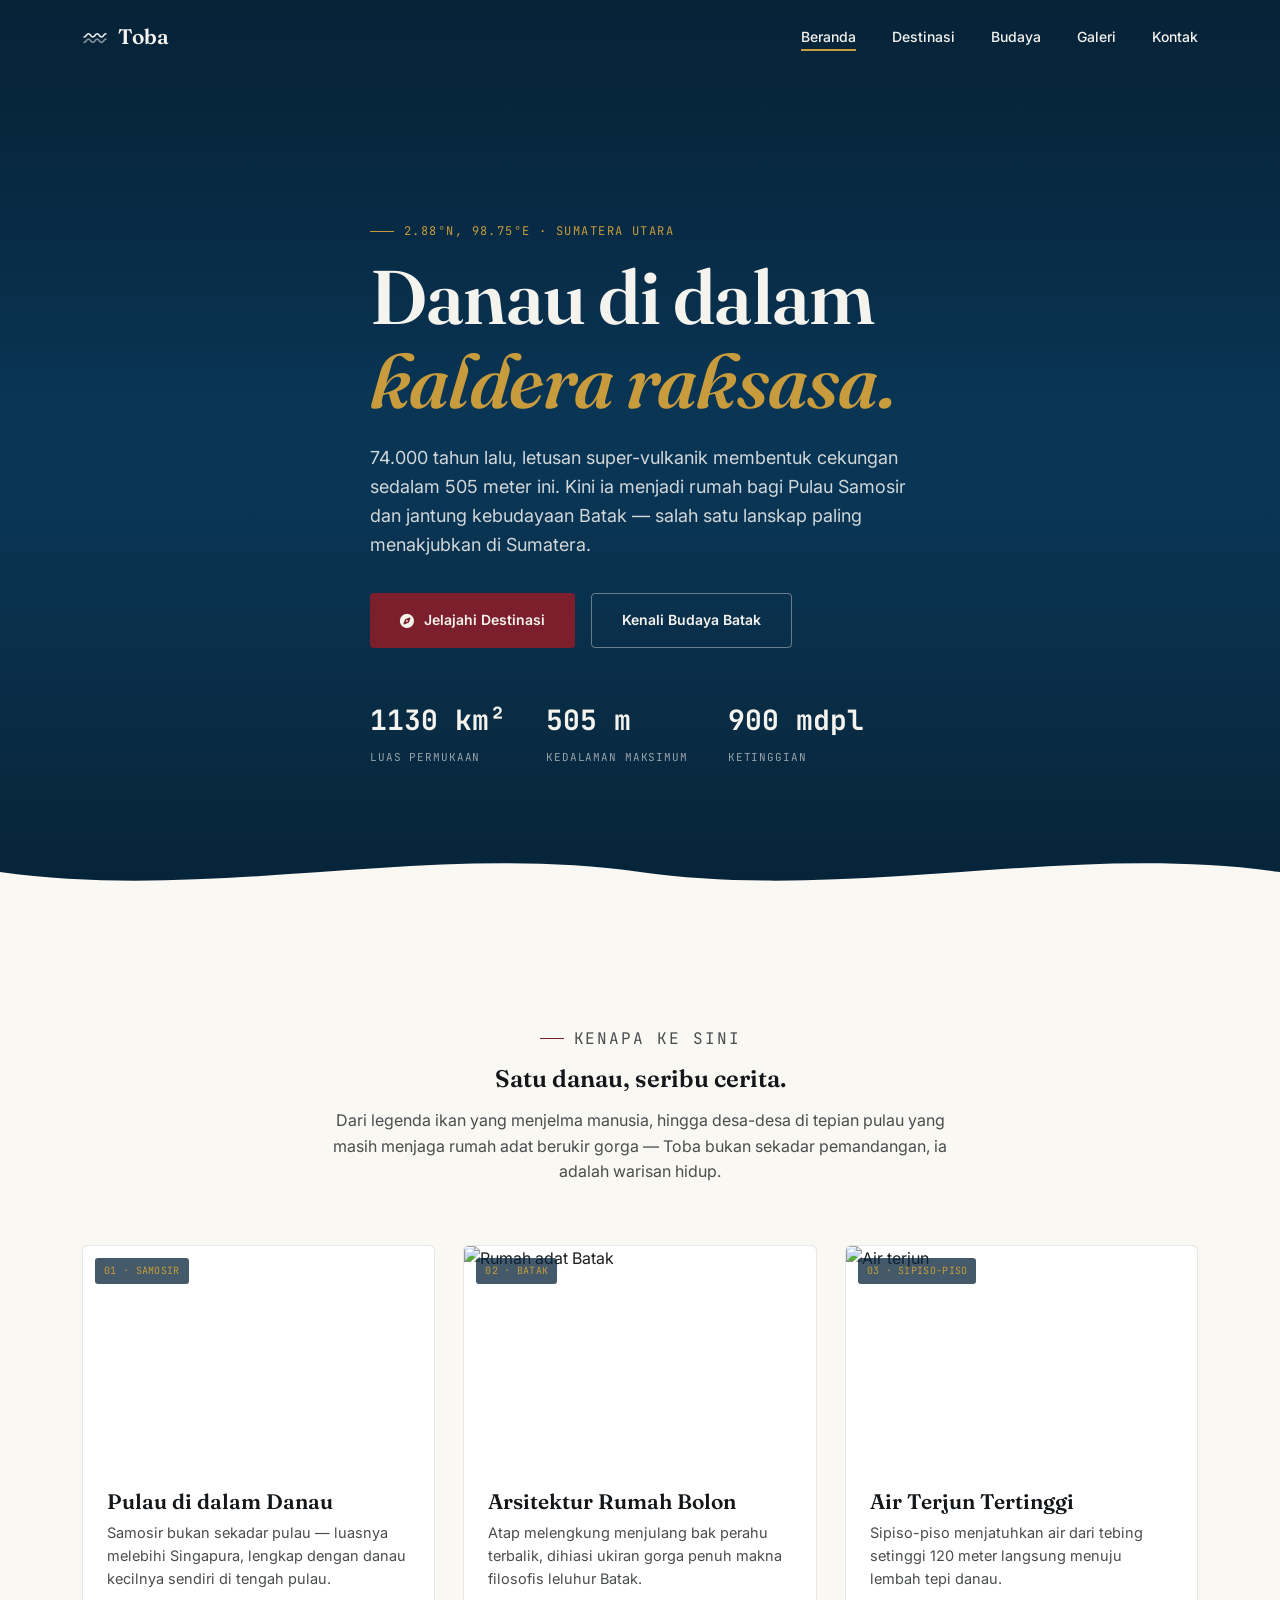
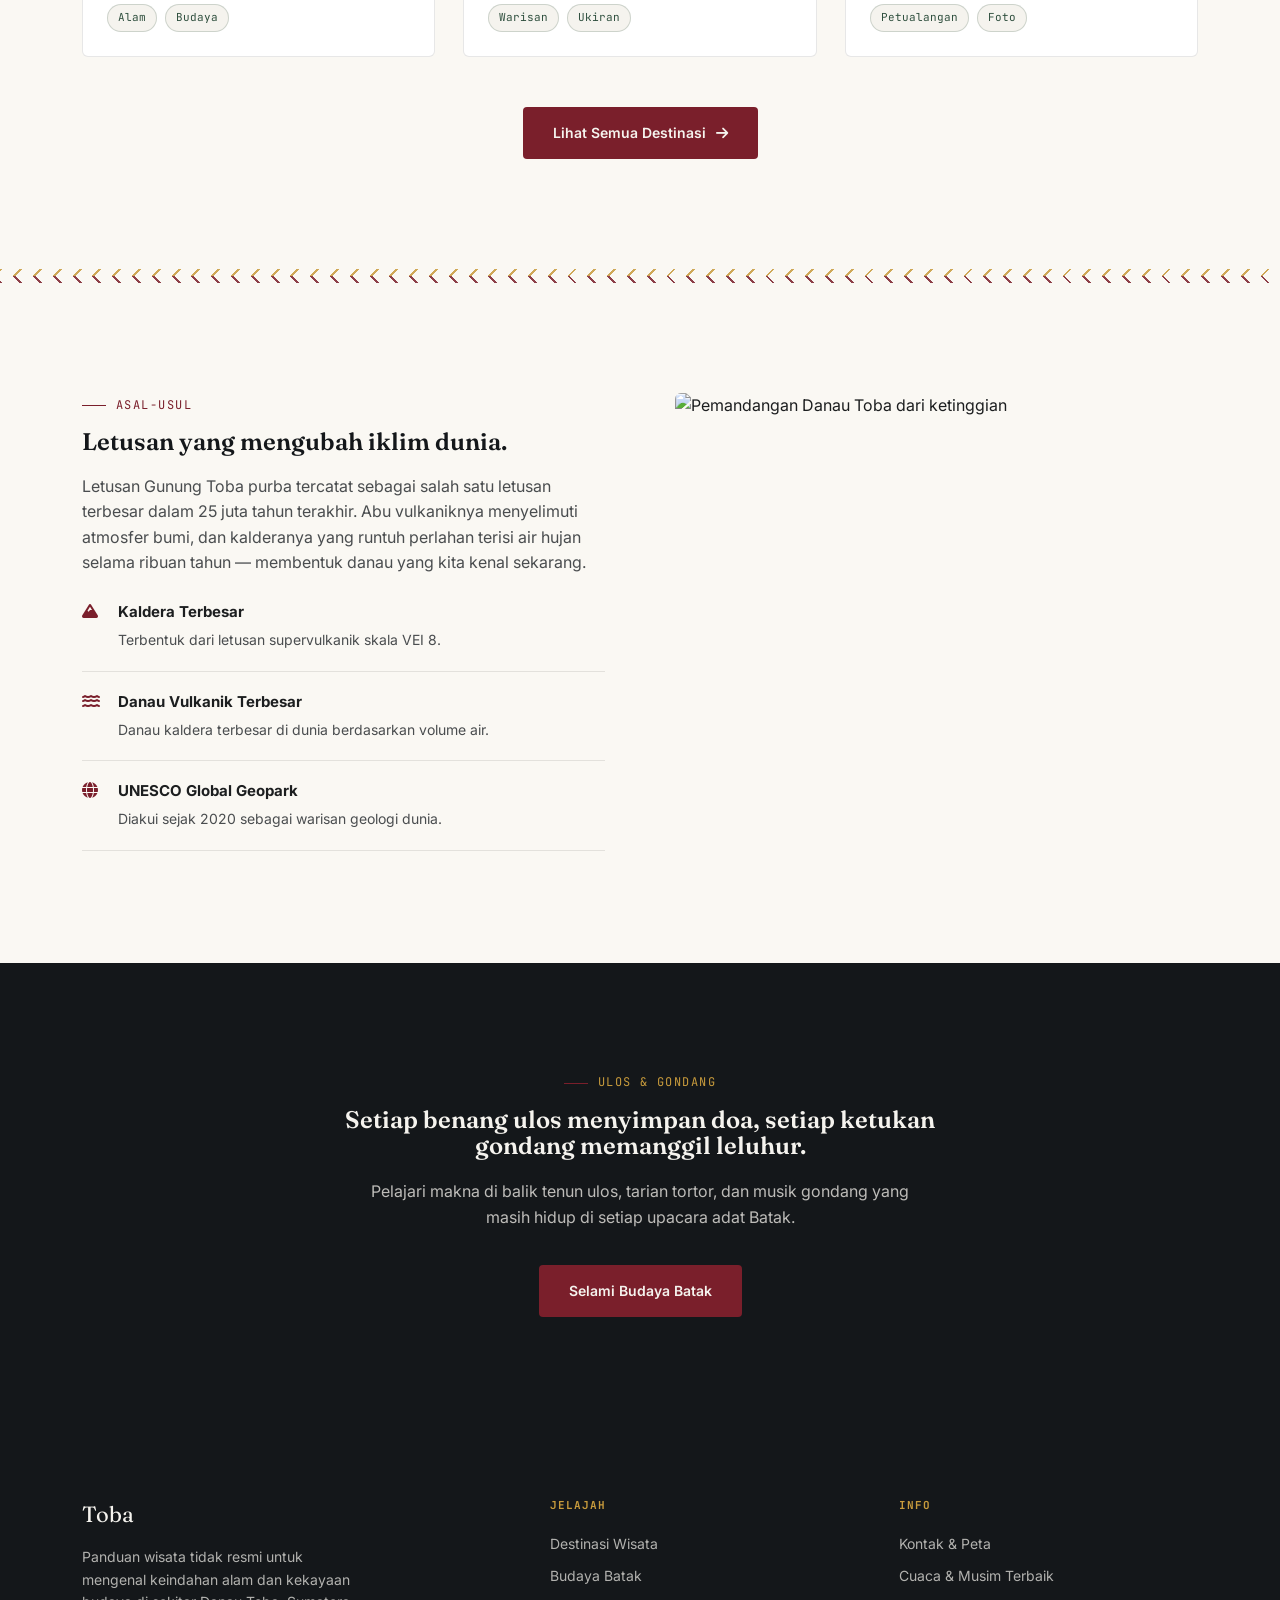
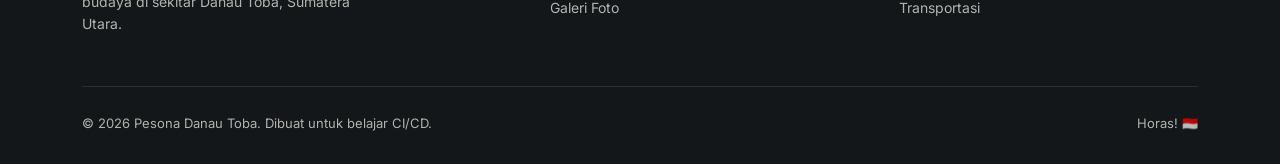
==== index.html @ 930ca08f "push pertama" ====
<!DOCTYPE html>
<html lang="id">
<head>
<meta charset="UTF-8" />
<meta name="viewport" content="width=device-width, initial-scale=1.0" />
<title>Pesona Danau Toba — Danau Vulkanik Terbesar di Dunia</title>
<meta name="description" content="Jelajahi Danau Toba: danau kaldera vulkanik terbesar di dunia, tanah leluhur budaya Batak, dan gerbang menuju Pulau Samosir." />
<link rel="preconnect" href="https://fonts.googleapis.com" />
<link href="https://fonts.googleapis.com/css2?family=Fraunces:ital,wght@0,500;0,600;1,500&family=Inter:wght@400;500;600;700&family=JetBrains+Mono:wght@500&display=swap" rel="stylesheet" />
<link rel="stylesheet" href="https://cdnjs.cloudflare.com/ajax/libs/font-awesome/6.5.1/css/all.min.css" />
<link rel="stylesheet" href="css/style.css" />
</head>
<body>

<nav class="navbar">
  <div class="container nav-inner">
    <a href="index.html" class="brand">
      <svg class="ripple-icon" viewBox="0 0 24 24" fill="none"><path d="M2 12c2 0 2-3 4-3s2 3 4 3 2-3 4-3 2 3 4 3 2-3 4-3" stroke="currentColor" stroke-width="1.6" stroke-linecap="round"/><path d="M2 17c2 0 2-3 4-3s2 3 4 3 2-3 4-3 2 3 4 3 2-3 4-3" stroke="currentColor" stroke-width="1.6" stroke-linecap="round" opacity="0.5"/></svg>
      Toba
    </a>
    <ul class="nav-links">
      <li><a href="index.html">Beranda</a></li>
      <li><a href="destinasi.html">Destinasi</a></li>
      <li><a href="budaya.html">Budaya</a></li>
      <li><a href="galeri.html">Galeri</a></li>
      <li><a href="kontak.html">Kontak</a></li>
    </ul>
    <button class="nav-toggle" aria-label="Buka menu"><i class="fa-solid fa-bars"></i></button>
  </div>
</nav>

<!-- ============ HERO ============ -->
<header class="hero">
  <div class="hero-bg-image"></div>
  <div class="container hero-content">
    <p class="eyebrow">2.88°N, 98.75°E · Sumatera Utara</p>
    <h1>Danau di dalam<br><em>kaldera raksasa.</em></h1>
    <p class="lead">
      74.000 tahun lalu, letusan super-vulkanik membentuk cekungan sedalam
      505 meter ini. Kini ia menjadi rumah bagi Pulau Samosir dan jantung
      kebudayaan Batak — salah satu lanskap paling menakjubkan di Sumatera.
    </p>
    <div style="display:flex; gap:16px; flex-wrap:wrap;">
      <a href="destinasi.html" class="btn btn-primary"><i class="fa-solid fa-compass"></i> Jelajahi Destinasi</a>
      <a href="budaya.html" class="btn btn-outline">Kenali Budaya Batak</a>
    </div>

    <div class="hero-stats">
      <div class="stat">
        <span class="value" data-count="1130" data-suffix=" km²">0</span>
        <span class="label">Luas Permukaan</span>
      </div>
      <div class="stat">
        <span class="value" data-count="505" data-suffix=" m">0</span>
        <span class="label">Kedalaman Maksimum</span>
      </div>
      <div class="stat">
        <span class="value" data-count="900" data-suffix=" mdpl">0</span>
        <span class="label">Ketinggian</span>
      </div>
    </div>
  </div>

  <svg class="ripple-divider" style="position:absolute; bottom:-2px;" viewBox="0 0 1440 60" preserveAspectRatio="none">
    <path d="M0,30 C240,60 480,0 720,30 C960,60 1200,0 1440,30 L1440,60 L0,60 Z" fill="#faf8f3"/>
  </svg>
</header>

<!-- ============ INTRO / KENAPA TOBA ============ -->
<section class="section">
  <div class="container">
    <div class="section-header center reveal">
      <p class="eyebrow" style="justify-content:center;">Kenapa ke sini</p>
      <h2>Satu danau, seribu cerita.</h2>
      <p>Dari legenda ikan yang menjelma manusia, hingga desa-desa di tepian
      pulau yang masih menjaga rumah adat berukir gorga — Toba bukan sekadar
      pemandangan, ia adalah warisan hidup.</p>
    </div>

    <div class="card-grid">
      <div class="dest-card reveal">
        <div class="img-wrap">
          <span class="coord">01 · SAMOSIR</span>
          <img src="https://images.unsplash.com/photo-1601513237763-9e3f5b3b0e0c?auto=format&fit=crop&w=600&q=70" alt="Pulau Samosir" loading="lazy" onerror="this.src='https://images.unsplash.com/photo-1518002171953-a080ee817e1f?auto=format&fit=crop&w=600&q=70'">
        </div>
        <div class="body">
          <h3>Pulau di dalam Danau</h3>
          <p>Samosir bukan sekadar pulau — luasnya melebihi Singapura, lengkap dengan danau kecilnya sendiri di tengah pulau.</p>
          <div class="tags"><span class="tag">Alam</span><span class="tag">Budaya</span></div>
        </div>
      </div>

      <div class="dest-card reveal reveal-delay-1">
        <div class="img-wrap">
          <span class="coord">02 · BATAK</span>
          <img src="https://images.unsplash.com/photo-1596395463143-b1f2f7c4e5c9?auto=format&fit=crop&w=600&q=70" alt="Rumah adat Batak" loading="lazy">
        </div>
        <div class="body">
          <h3>Arsitektur Rumah Bolon</h3>
          <p>Atap melengkung menjulang bak perahu terbalik, dihiasi ukiran gorga penuh makna filosofis leluhur Batak.</p>
          <div class="tags"><span class="tag">Warisan</span><span class="tag">Ukiran</span></div>
        </div>
      </div>

      <div class="dest-card reveal reveal-delay-2">
        <div class="img-wrap">
          <span class="coord">03 · SIPISO-PISO</span>
          <img src="https://images.unsplash.com/photo-1432405972618-c60b0225b8f9?auto=format&fit=crop&w=600&q=70" alt="Air terjun" loading="lazy">
        </div>
        <div class="body">
          <h3>Air Terjun Tertinggi</h3>
          <p>Sipiso-piso menjatuhkan air dari tebing setinggi 120 meter langsung menuju lembah tepi danau.</p>
          <div class="tags"><span class="tag">Petualangan</span><span class="tag">Foto</span></div>
        </div>
      </div>
    </div>

    <div style="text-align:center; margin-top:50px;">
      <a href="destinasi.html" class="btn btn-primary">Lihat Semua Destinasi <i class="fa-solid fa-arrow-right"></i></a>
    </div>
  </div>
</section>

<div class="gorga-border"></div>

<!-- ============ TERBENTUKNYA TOBA (STORY) ============ -->
<section class="section">
  <div class="container split">
    <div class="reveal">
      <p class="eyebrow">Asal-usul</p>
      <h2>Letusan yang mengubah iklim dunia.</h2>
      <p style="margin-top:18px; color:var(--ink-soft);">
        Letusan Gunung Toba purba tercatat sebagai salah satu letusan terbesar
        dalam 25 juta tahun terakhir. Abu vulkaniknya menyelimuti atmosfer bumi,
        dan kalderanya yang runtuh perlahan terisi air hujan selama ribuan tahun —
        membentuk danau yang kita kenal sekarang.
      </p>
      <ul class="fact-list">
        <li>
          <i class="fa-solid fa-mountain icon"></i>
          <div><strong>Kaldera Terbesar</strong><span>Terbentuk dari letusan supervulkanik skala VEI 8.</span></div>
        </li>
        <li>
          <i class="fa-solid fa-water icon"></i>
          <div><strong>Danau Vulkanik Terbesar</strong><span>Danau kaldera terbesar di dunia berdasarkan volume air.</span></div>
        </li>
        <li>
          <i class="fa-solid fa-globe icon"></i>
          <div><strong>UNESCO Global Geopark</strong><span>Diakui sejak 2020 sebagai warisan geologi dunia.</span></div>
        </li>
      </ul>
    </div>
    <div class="reveal reveal-delay-1">
      <img src="https://images.unsplash.com/photo-1544644181-1484b3fdfc62?auto=format&fit=crop&w=700&q=70" alt="Pemandangan Danau Toba dari ketinggian" loading="lazy">
    </div>
  </div>
</section>

<!-- ============ CTA BUDAYA (DARK) ============ -->
<section class="section section-dark">
  <div class="container" style="text-align:center;">
    <p class="eyebrow" style="justify-content:center; color:var(--ulos-gold);">Ulos & Gondang</p>
    <h2 class="reveal" style="max-width:680px; margin:0 auto 20px;">
      Setiap benang ulos menyimpan doa, setiap ketukan gondang memanggil leluhur.
    </h2>
    <p class="reveal reveal-delay-1" style="max-width:560px; margin:0 auto 34px; color:rgba(245,243,238,0.75);">
      Pelajari makna di balik tenun ulos, tarian tortor, dan musik gondang
      yang masih hidup di setiap upacara adat Batak.
    </p>
    <a href="budaya.html" class="btn btn-primary reveal reveal-delay-2">Selami Budaya Batak</a>
  </div>
</section>

<footer>
  <div class="container">
    <div class="footer-grid">
      <div>
        <div class="footer-brand">Toba</div>
        <p style="max-width:280px; font-size:14px;">Panduan wisata tidak resmi untuk mengenal keindahan alam dan kekayaan budaya di sekitar Danau Toba, Sumatera Utara.</p>
      </div>
      <div class="footer-col">
        <h5>Jelajah</h5>
        <ul>
          <li><a href="destinasi.html">Destinasi Wisata</a></li>
          <li><a href="budaya.html">Budaya Batak</a></li>
          <li><a href="galeri.html">Galeri Foto</a></li>
        </ul>
      </div>
      <div class="footer-col">
        <h5>Info</h5>
        <ul>
          <li><a href="kontak.html">Kontak & Peta</a></li>
          <li><a href="#">Cuaca & Musim Terbaik</a></li>
          <li><a href="#">Transportasi</a></li>
        </ul>
      </div>
    </div>
    <div class="footer-bottom">
      <span>© 2026 Pesona Danau Toba. Dibuat untuk belajar CI/CD.</span>
      <span>Horas! 🇮🇩</span>
    </div>
  </div>
</footer>

<script src="js/main.js"></script>
</body>
</html>
---- css/style.css ----
/* ============================================
   DESIGN TOKENS - Pesona Danau Toba
   ============================================ */
:root {
  --toba-blue: #0b3d62;
  --toba-blue-deep: #062338;
  --volcanic-black: #14171a;
  --mist-white: #f5f3ee;
  --ulos-maroon: #7a1f2b;
  --ulos-gold: #c89b3c;
  --pine-green: #2f4f3e;
  --paper: #faf8f3;
  --ink: #1c1e1f;
  --ink-soft: #4a4d4f;
  --border-soft: rgba(20, 23, 26, 0.1);

  --font-display: 'Fraunces', serif;
  --font-body: 'Inter', sans-serif;
  --font-mono: 'JetBrains Mono', monospace;

  --max-width: 1180px;
}

* {
  margin: 0;
  padding: 0;
  box-sizing: border-box;
}

html {
  scroll-behavior: smooth;
}

body {
  font-family: var(--font-body);
  color: var(--ink);
  background: var(--paper);
  line-height: 1.6;
  overflow-x: hidden;
}

img {
  max-width: 100%;
  display: block;
}

a {
  text-decoration: none;
  color: inherit;
}

ul {
  list-style: none;
}

.container {
  max-width: var(--max-width);
  margin: 0 auto;
  padding: 0 32px;
}

/* ============================================
   TYPOGRAPHY
   ============================================ */
h1, h2, h3, h4 {
  font-family: var(--font-display);
  font-weight: 600;
  line-height: 1.1;
  color: var(--volcanic-black);
}

.eyebrow {
  font-family: var(--font-mono);
  font-size: 12px;
  letter-spacing: 0.12em;
  text-transform: uppercase;
  color: var(--ulos-maroon);
  display: flex;
  align-items: center;
  gap: 10px;
  margin-bottom: 14px;
}

.eyebrow::before {
  content: '';
  width: 24px;
  height: 1px;
  background: var(--ulos-maroon);
}

/* ============================================
   NAVBAR
   ============================================ */
.navbar {
  position: fixed;
  top: 0;
  left: 0;
  right: 0;
  z-index: 1000;
  padding: 20px 0;
  transition: background 0.35s ease, padding 0.35s ease, box-shadow 0.35s ease;
}

.navbar.scrolled {
  background: rgba(250, 248, 243, 0.92);
  backdrop-filter: blur(10px);
  padding: 14px 0;
  box-shadow: 0 2px 20px rgba(0, 0, 0, 0.06);
}

.nav-inner {
  display: flex;
  align-items: center;
  justify-content: space-between;
}

.brand {
  font-family: var(--font-display);
  font-size: 21px;
  font-weight: 600;
  display: flex;
  align-items: center;
  gap: 10px;
  color: var(--mist-white);
  transition: color 0.35s ease;
}

.navbar.scrolled .brand {
  color: var(--volcanic-black);
}

.brand .ripple-icon {
  width: 26px;
  height: 26px;
  flex-shrink: 0;
}

.nav-links {
  display: flex;
  gap: 36px;
  font-size: 14px;
  font-weight: 500;
}

.nav-links a {
  color: var(--mist-white);
  position: relative;
  padding: 4px 0;
  transition: color 0.3s ease;
}

.navbar.scrolled .nav-links a {
  color: var(--ink);
}

.nav-links a::after {
  content: '';
  position: absolute;
  left: 0;
  bottom: -2px;
  width: 0;
  height: 2px;
  background: var(--ulos-gold);
  transition: width 0.25s ease;
}

.nav-links a:hover::after,
.nav-links a.active::after {
  width: 100%;
}

.nav-toggle {
  display: none;
  background: none;
  border: none;
  cursor: pointer;
  font-size: 22px;
  color: var(--mist-white);
}

.navbar.scrolled .nav-toggle {
  color: var(--ink);
}

@media (max-width: 860px) {
  .nav-links {
    position: fixed;
    top: 0;
    right: -100%;
    height: 100vh;
    width: 260px;
    background: var(--volcanic-black);
    flex-direction: column;
    padding: 100px 32px;
    gap: 26px;
    transition: right 0.4s ease;
  }
  .nav-links.open {
    right: 0;
  }
  .nav-links a {
    color: var(--mist-white) !important;
  }
  .nav-toggle {
    display: block;
  }
}

/* ============================================
   HERO
   ============================================ */
.hero {
  position: relative;
  min-height: 100vh;
  display: flex;
  align-items: center;
  background: linear-gradient(180deg, var(--toba-blue-deep) 0%, var(--toba-blue) 55%, #123f5c 100%);
  overflow: hidden;
}

.hero-bg-image {
  position: absolute;
  inset: 0;
  background-image: url('https://images.unsplash.com/photo-1596395463143-b1f2f7c4e5c9?auto=format&fit=crop&w=1600&q=70');
  background-size: cover;
  background-position: center 65%;
  opacity: 0.4;
  mix-blend-mode: luminosity;
}

.hero::after {
  content: '';
  position: absolute;
  inset: 0;
  background: linear-gradient(180deg, rgba(6, 35, 56, 0.55) 0%, rgba(6, 35, 56, 0.15) 45%, var(--toba-blue-deep) 100%);
}

.hero-content {
  position: relative;
  z-index: 2;
  padding-top: 90px;
  color: var(--mist-white);
  max-width: 720px;
}

.hero .eyebrow {
  color: var(--ulos-gold);
}

.hero .eyebrow::before {
  background: var(--ulos-gold);
}

.hero h1 {
  color: var(--mist-white);
  font-size: clamp(42px, 6vw, 76px);
  letter-spacing: -0.01em;
}

.hero h1 em {
  font-style: italic;
  color: var(--ulos-gold);
}

.hero p.lead {
  font-size: 18px;
  color: rgba(245, 243, 238, 0.85);
  margin: 22px 0 34px;
  max-width: 540px;
}

.hero-stats {
  display: flex;
  gap: 40px;
  margin-top: 50px;
  flex-wrap: wrap;
}

.stat {
  font-family: var(--font-mono);
}

.stat .value {
  font-size: 28px;
  font-weight: 700;
  color: var(--mist-white);
  display: block;
}

.stat .label {
  font-size: 11px;
  letter-spacing: 0.08em;
  text-transform: uppercase;
  color: rgba(245, 243, 238, 0.6);
}

.btn {
  display: inline-flex;
  align-items: center;
  gap: 10px;
  padding: 15px 30px;
  border-radius: 4px;
  font-weight: 600;
  font-size: 14px;
  cursor: pointer;
  border: none;
  transition: transform 0.25s ease, box-shadow 0.25s ease, background 0.25s ease;
}

.btn-primary {
  background: var(--ulos-maroon);
  color: var(--mist-white);
}

.btn-primary:hover {
  background: #8f2534;
  transform: translateY(-2px);
  box-shadow: 0 10px 24px rgba(122, 31, 43, 0.35);
}

.btn-outline {
  background: transparent;
  border: 1.5px solid rgba(245, 243, 238, 0.4);
  color: var(--mist-white);
}

.btn-outline:hover {
  border-color: var(--ulos-gold);
  color: var(--ulos-gold);
}

/* Ripple divider - signature element */
.ripple-divider {
  width: 100%;
  height: 60px;
  display: block;
  position: relative;
  z-index: 3;
}

.ripple-divider.flip {
  transform: rotate(180deg);
}

/* ============================================
   SECTION GENERIC
   ============================================ */
.section {
  padding: 110px 0;
}

.section-header {
  max-width: 620px;
  margin-bottom: 60px;
}

.section-header.center {
  margin-left: auto;
  margin-right: auto;
  text-align: center;
}

.section-header p {
  color: var(--ink-soft);
  font-size: 16px;
  margin-top: 16px;
}

.section-dark {
  background: var(--volcanic-black);
  color: var(--mist-white);
}

.section-dark h2 {
  color: var(--mist-white);
}

/* ============================================
   DESTINATION CARDS
   ============================================ */
.card-grid {
  display: grid;
  grid-template-columns: repeat(3, 1fr);
  gap: 28px;
}

@media (max-width: 900px) {
  .card-grid {
    grid-template-columns: 1fr;
  }
}

.dest-card {
  background: white;
  border-radius: 6px;
  overflow: hidden;
  border: 1px solid var(--border-soft);
  transition: transform 0.35s ease, box-shadow 0.35s ease;
}

.dest-card:hover {
  transform: translateY(-8px);
  box-shadow: 0 24px 40px rgba(11, 61, 98, 0.14);
}

.dest-card .img-wrap {
  height: 220px;
  overflow: hidden;
  position: relative;
}

.dest-card .img-wrap img {
  width: 100%;
  height: 100%;
  object-fit: cover;
  transition: transform 0.6s ease;
}

.dest-card:hover .img-wrap img {
  transform: scale(1.08);
}

.dest-card .coord {
  position: absolute;
  top: 12px;
  left: 12px;
  background: rgba(6, 35, 56, 0.75);
  color: var(--ulos-gold);
  font-family: var(--font-mono);
  font-size: 10px;
  padding: 5px 9px;
  border-radius: 3px;
  letter-spacing: 0.03em;
}

.dest-card .body {
  padding: 24px;
}

.dest-card h3 {
  font-size: 21px;
  margin-bottom: 8px;
}

.dest-card p {
  color: var(--ink-soft);
  font-size: 14.5px;
  margin-bottom: 14px;
}

.dest-card .tags {
  display: flex;
  gap: 8px;
  flex-wrap: wrap;
}

.tag {
  font-size: 11px;
  font-family: var(--font-mono);
  padding: 4px 10px;
  background: var(--mist-white);
  border-radius: 20px;
  color: var(--pine-green);
  border: 1px solid rgba(47, 79, 62, 0.2);
}

/* ============================================
   GORGA PATTERN BORDER (signature accent)
   ============================================ */
.gorga-border {
  height: 14px;
  width: 100%;
  background-image: repeating-linear-gradient(
    135deg,
    var(--ulos-gold) 0px,
    var(--ulos-gold) 2px,
    transparent 2px,
    transparent 14px
  ),
  repeating-linear-gradient(
    45deg,
    var(--ulos-maroon) 0px,
    var(--ulos-maroon) 2px,
    transparent 2px,
    transparent 14px
  );
  background-position: 0 0, 0 100%;
  background-size: 100% 7px;
  background-repeat: repeat-x;
  opacity: 0.85;
}

/* ============================================
   CULTURE / STORY SPLIT
   ============================================ */
.split {
  display: grid;
  grid-template-columns: 1fr 1fr;
  gap: 70px;
  align-items: center;
}

@media (max-width: 860px) {
  .split {
    grid-template-columns: 1fr;
    gap: 40px;
  }
}

.split img {
  border-radius: 6px;
  width: 100%;
  height: 460px;
  object-fit: cover;
}

.split.reverse {
  direction: rtl;
}
.split.reverse > * {
  direction: ltr;
}

.fact-list {
  margin-top: 24px;
  display: flex;
  flex-direction: column;
  gap: 18px;
}

.fact-list li {
  display: flex;
  gap: 16px;
  align-items: flex-start;
  padding-bottom: 18px;
  border-bottom: 1px solid var(--border-soft);
}

.fact-list .icon {
  width: 20px;
  color: var(--ulos-maroon);
  margin-top: 3px;
  flex-shrink: 0;
}

.fact-list strong {
  display: block;
  font-size: 15px;
  margin-bottom: 3px;
}

.fact-list span {
  font-size: 14px;
  color: var(--ink-soft);
}

/* ============================================
   GALLERY
   ============================================ */
.gallery-grid {
  display: grid;
  grid-template-columns: repeat(4, 1fr);
  grid-auto-rows: 210px;
  gap: 14px;
}

.gallery-grid .g-item:nth-child(1) { grid-column: span 2; grid-row: span 2; }
.gallery-grid .g-item:nth-child(4) { grid-column: span 2; }
.gallery-grid .g-item:nth-child(6) { grid-row: span 2; }

@media (max-width: 900px) {
  .gallery-grid {
    grid-template-columns: repeat(2, 1fr);
    grid-auto-rows: 180px;
  }
  .gallery-grid .g-item:nth-child(1) { grid-column: span 2; grid-row: span 1; }
}

.g-item {
  overflow: hidden;
  border-radius: 6px;
  position: relative;
  cursor: pointer;
}

.g-item img {
  width: 100%;
  height: 100%;
  object-fit: cover;
  transition: transform 0.5s ease;
}

.g-item:hover img {
  transform: scale(1.1);
}

.g-item .caption {
  position: absolute;
  bottom: 0;
  left: 0;
  right: 0;
  padding: 14px 16px;
  background: linear-gradient(0deg, rgba(6, 35, 56, 0.85), transparent);
  color: white;
  font-size: 13px;
  font-family: var(--font-mono);
  opacity: 0;
  transform: translateY(10px);
  transition: all 0.3s ease;
}

.g-item:hover .caption {
  opacity: 1;
  transform: translateY(0);
}

/* ============================================
   CONTACT / MAP
   ============================================ */
.contact-grid {
  display: grid;
  grid-template-columns: 1fr 1fr;
  gap: 60px;
}

@media (max-width: 860px) {
  .contact-grid {
    grid-template-columns: 1fr;
  }
}

.contact-form input,
.contact-form textarea {
  width: 100%;
  padding: 14px 16px;
  border: 1.5px solid var(--border-soft);
  border-radius: 4px;
  font-family: var(--font-body);
  font-size: 14px;
  margin-bottom: 16px;
  background: white;
  transition: border-color 0.25s ease;
}

.contact-form input:focus,
.contact-form textarea:focus {
  outline: none;
  border-color: var(--ulos-maroon);
}

.contact-form label {
  font-size: 12px;
  font-family: var(--font-mono);
  text-transform: uppercase;
  letter-spacing: 0.05em;
  color: var(--ink-soft);
  display: block;
  margin-bottom: 6px;
}

.info-block {
  display: flex;
  gap: 16px;
  margin-bottom: 28px;
}

.info-block .icon-wrap {
  width: 42px;
  height: 42px;
  border-radius: 50%;
  background: var(--toba-blue);
  color: white;
  display: flex;
  align-items: center;
  justify-content: center;
  flex-shrink: 0;
}

.info-block h4 {
  font-size: 15px;
  margin-bottom: 4px;
}

.info-block p {
  font-size: 14px;
  color: var(--ink-soft);
}

.map-embed {
  width: 100%;
  height: 100%;
  min-height: 320px;
  border-radius: 6px;
  border: 0;
  filter: grayscale(0.3) contrast(1.05);
}

/* ============================================
   FOOTER
   ============================================ */
footer {
  background: var(--volcanic-black);
  color: rgba(245, 243, 238, 0.7);
  padding: 70px 0 30px;
}

.footer-grid {
  display: grid;
  grid-template-columns: 1.4fr 1fr 1fr;
  gap: 50px;
  padding-bottom: 50px;
  border-bottom: 1px solid rgba(245, 243, 238, 0.1);
}

@media (max-width: 760px) {
  .footer-grid {
    grid-template-columns: 1fr;
  }
}

.footer-brand {
  font-family: var(--font-display);
  font-size: 22px;
  color: var(--mist-white);
  margin-bottom: 14px;
}

.footer-col h5 {
  font-family: var(--font-mono);
  font-size: 11px;
  text-transform: uppercase;
  letter-spacing: 0.08em;
  color: var(--ulos-gold);
  margin-bottom: 18px;
}

.footer-col ul {
  display: flex;
  flex-direction: column;
  gap: 10px;
  font-size: 14px;
}

.footer-col a:hover {
  color: var(--mist-white);
}

.footer-bottom {
  padding-top: 26px;
  display: flex;
  justify-content: space-between;
  font-size: 13px;
  flex-wrap: wrap;
  gap: 10px;
}

/* ============================================
   SCROLL REVEAL ANIMATION
   ============================================ */
.reveal {
  opacity: 0;
  transform: translateY(28px);
  transition: opacity 0.7s ease, transform 0.7s ease;
}

.reveal.visible {
  opacity: 1;
  transform: translateY(0);
}

.reveal-delay-1 { transition-delay: 0.1s; }
.reveal-delay-2 { transition-delay: 0.2s; }
.reveal-delay-3 { transition-delay: 0.3s; }

@media (prefers-reduced-motion: reduce) {
  .reveal, .reveal.visible {
    transition: none;
    transform: none;
    opacity: 1;
  }
  html { scroll-behavior: auto; }
}

/* ============================================
   INNER PAGE HERO (untuk halaman selain beranda)
   ============================================ */
.page-hero {
  position: relative;
  min-height: 46vh;
  display: flex;
  align-items: flex-end;
  background: linear-gradient(180deg, var(--toba-blue-deep), var(--toba-blue));
  padding-bottom: 60px;
  overflow: hidden;
}

.page-hero::after {
  content: '';
  position: absolute;
  inset: 0;
  background: rgba(6, 35, 56, 0.35);
}

.page-hero-content {
  position: relative;
  z-index: 2;
  padding-top: 100px;
  color: var(--mist-white);
}

.page-hero h1 {
  color: var(--mist-white);
  font-size: clamp(36px, 5vw, 56px);
}

.breadcrumb {
  font-family: var(--font-mono);
  font-size: 12px;
  color: rgba(245, 243, 238, 0.6);
  margin-bottom: 14px;
}

.breadcrumb a:hover {
  color: var(--ulos-gold);
}

/* Focus visibility for accessibility */
a:focus-visible,
button:focus-visible,
input:focus-visible,
textarea:focus-visible {
  outline: 2px solid var(--ulos-gold);
  outline-offset: 3px;
}
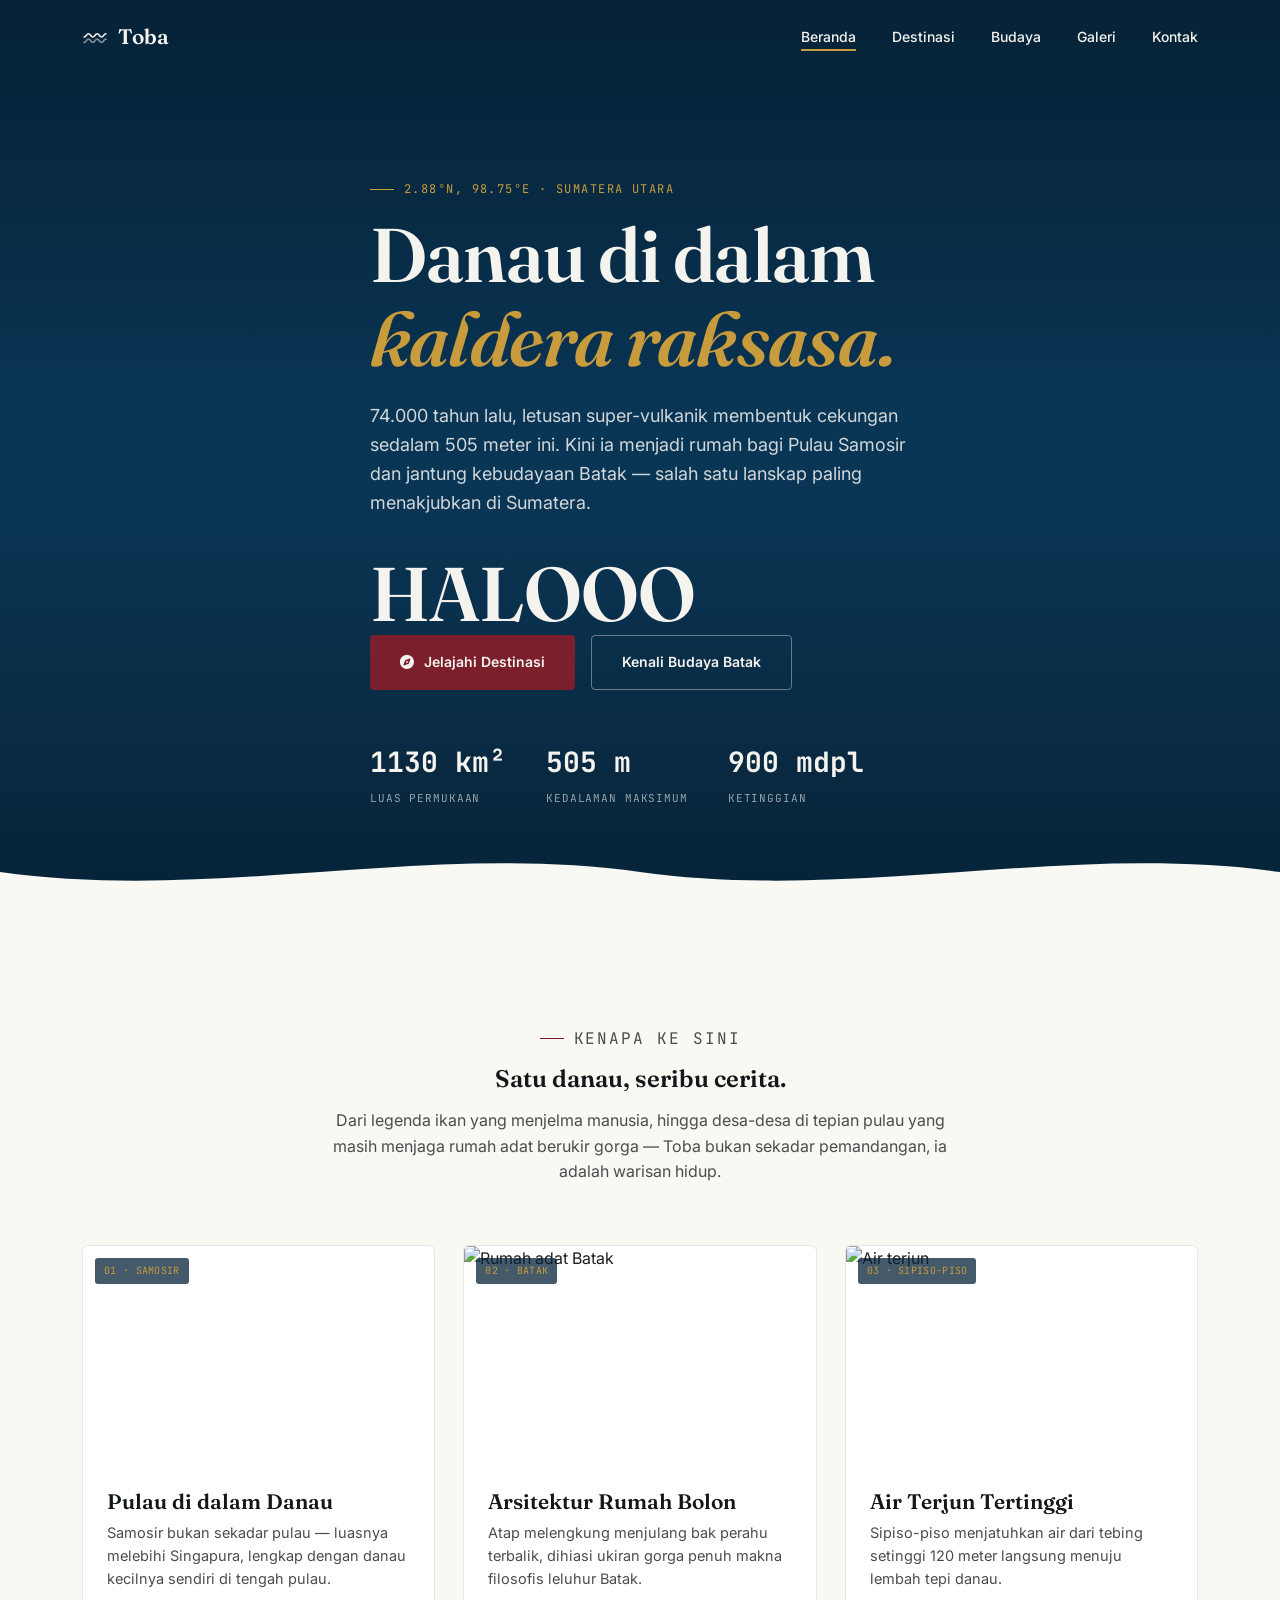
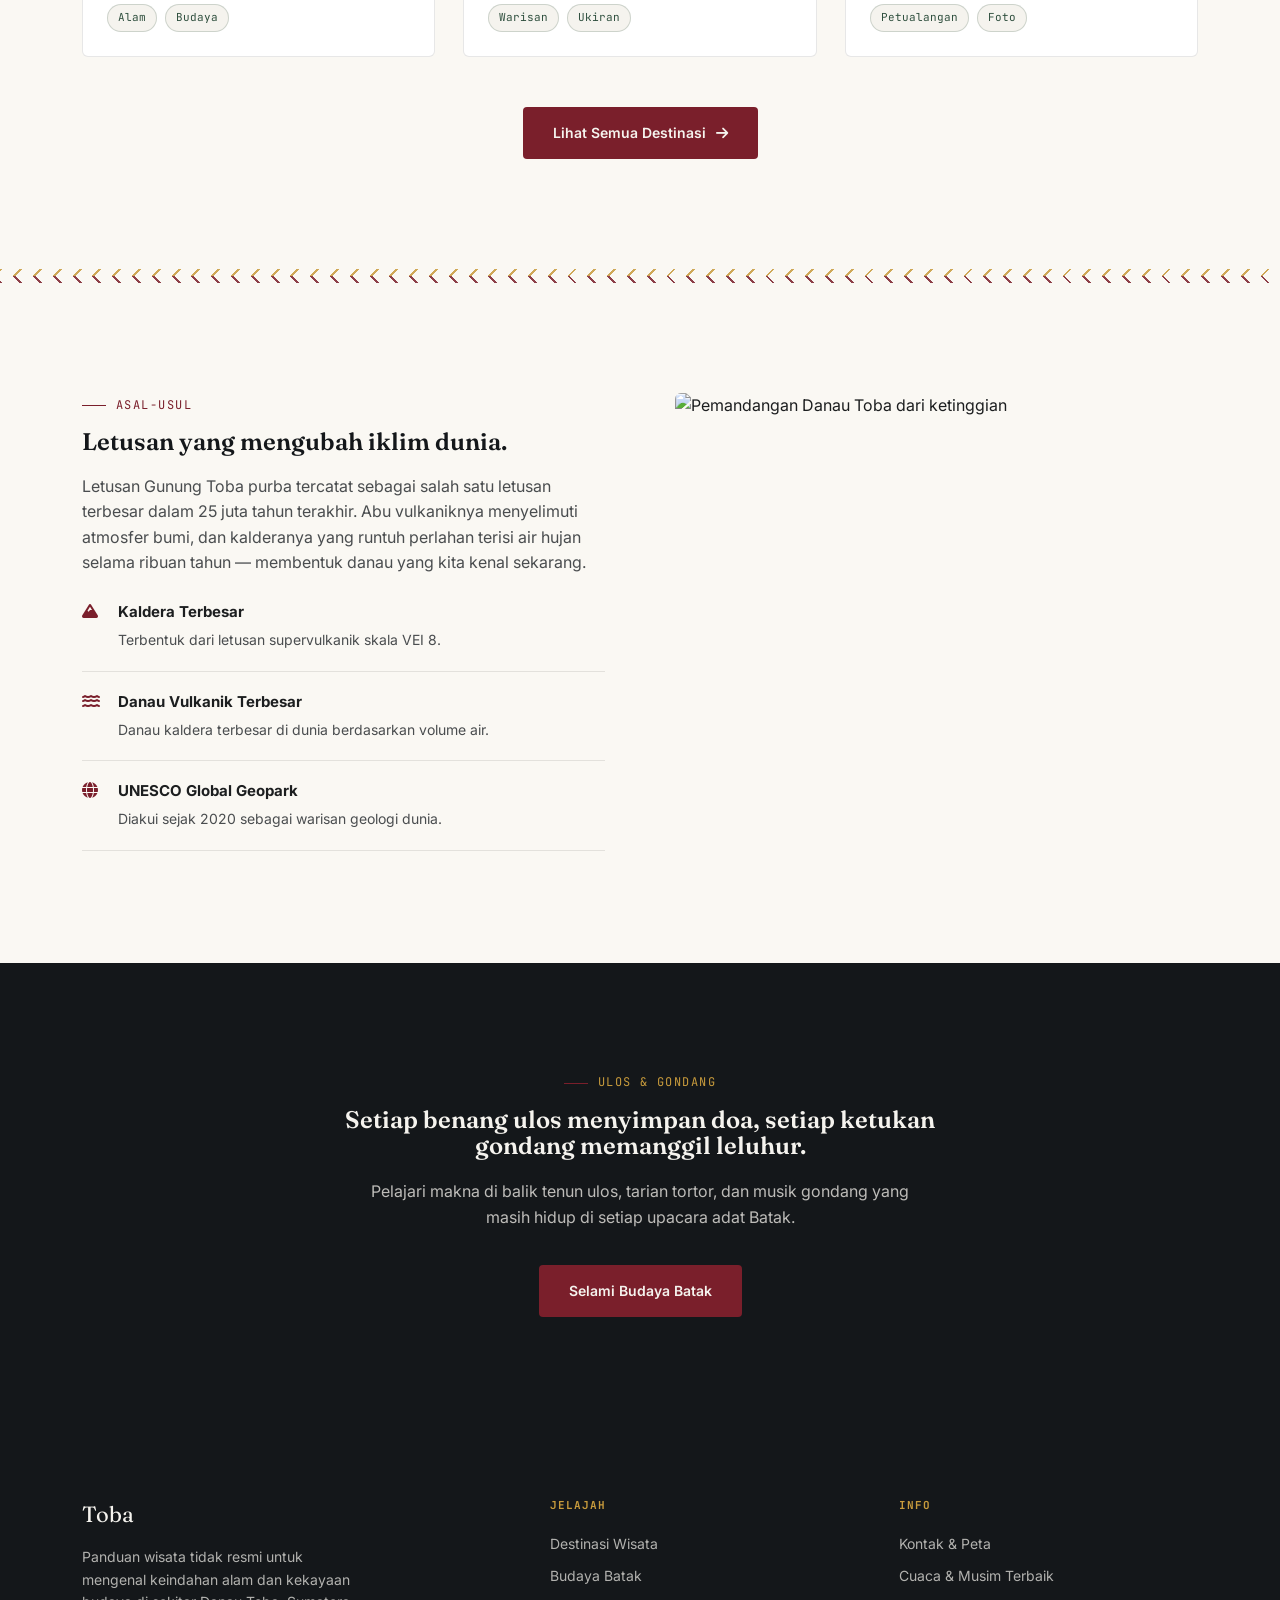
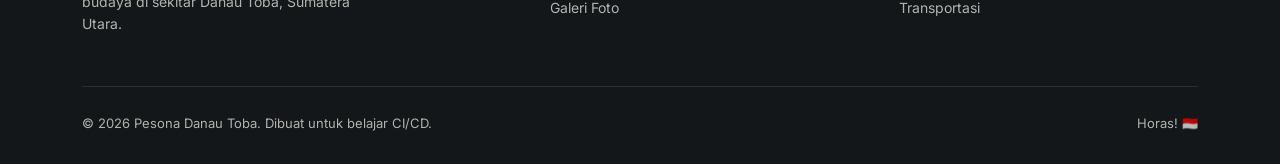
==== commit 1452652f: "test kode 2" ====
--- a/index.html
+++ b/index.html
@@ -40,6 +40,7 @@
       505 meter ini. Kini ia menjadi rumah bagi Pulau Samosir dan jantung
       kebudayaan Batak — salah satu lanskap paling menakjubkan di Sumatera.
     </p>
+    <h1> HALOOO </h1>
     <div style="display:flex; gap:16px; flex-wrap:wrap;">
       <a href="destinasi.html" class="btn btn-primary"><i class="fa-solid fa-compass"></i> Jelajahi Destinasi</a>
       <a href="budaya.html" class="btn btn-outline">Kenali Budaya Batak</a>
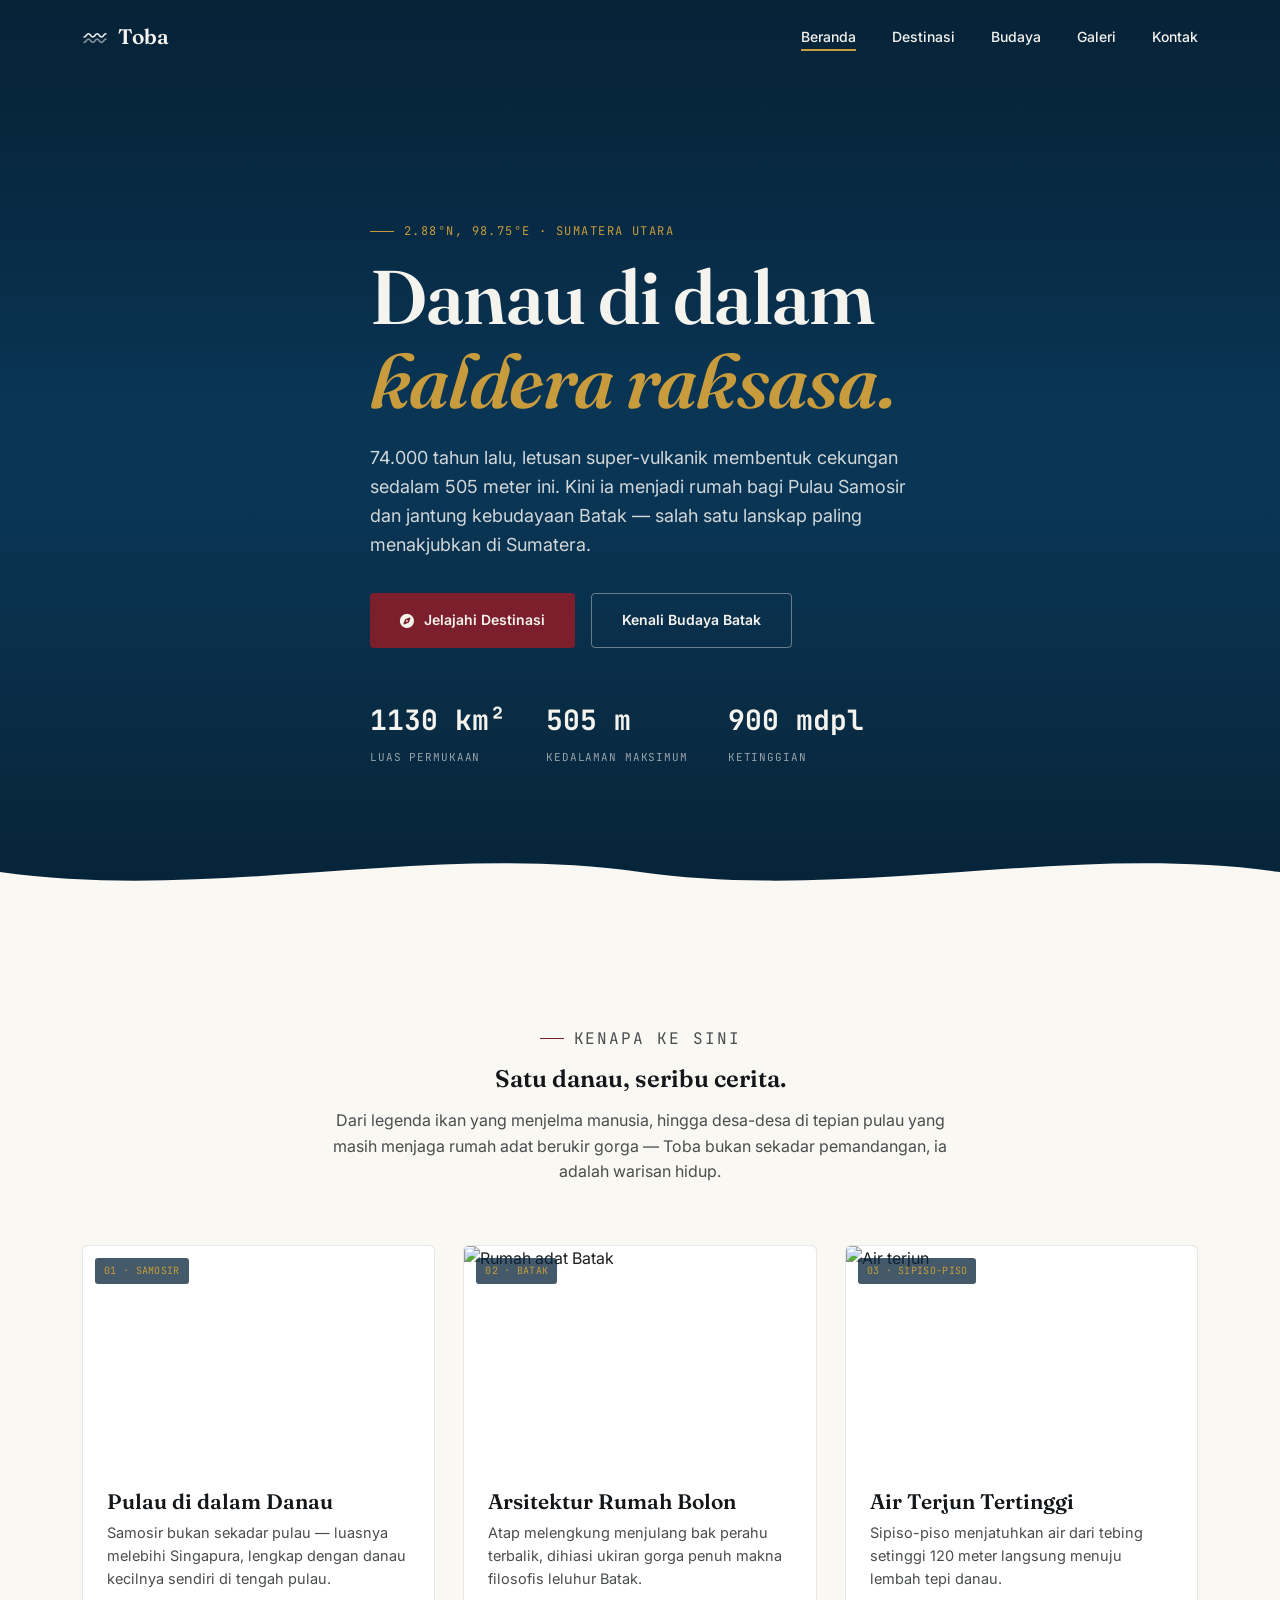
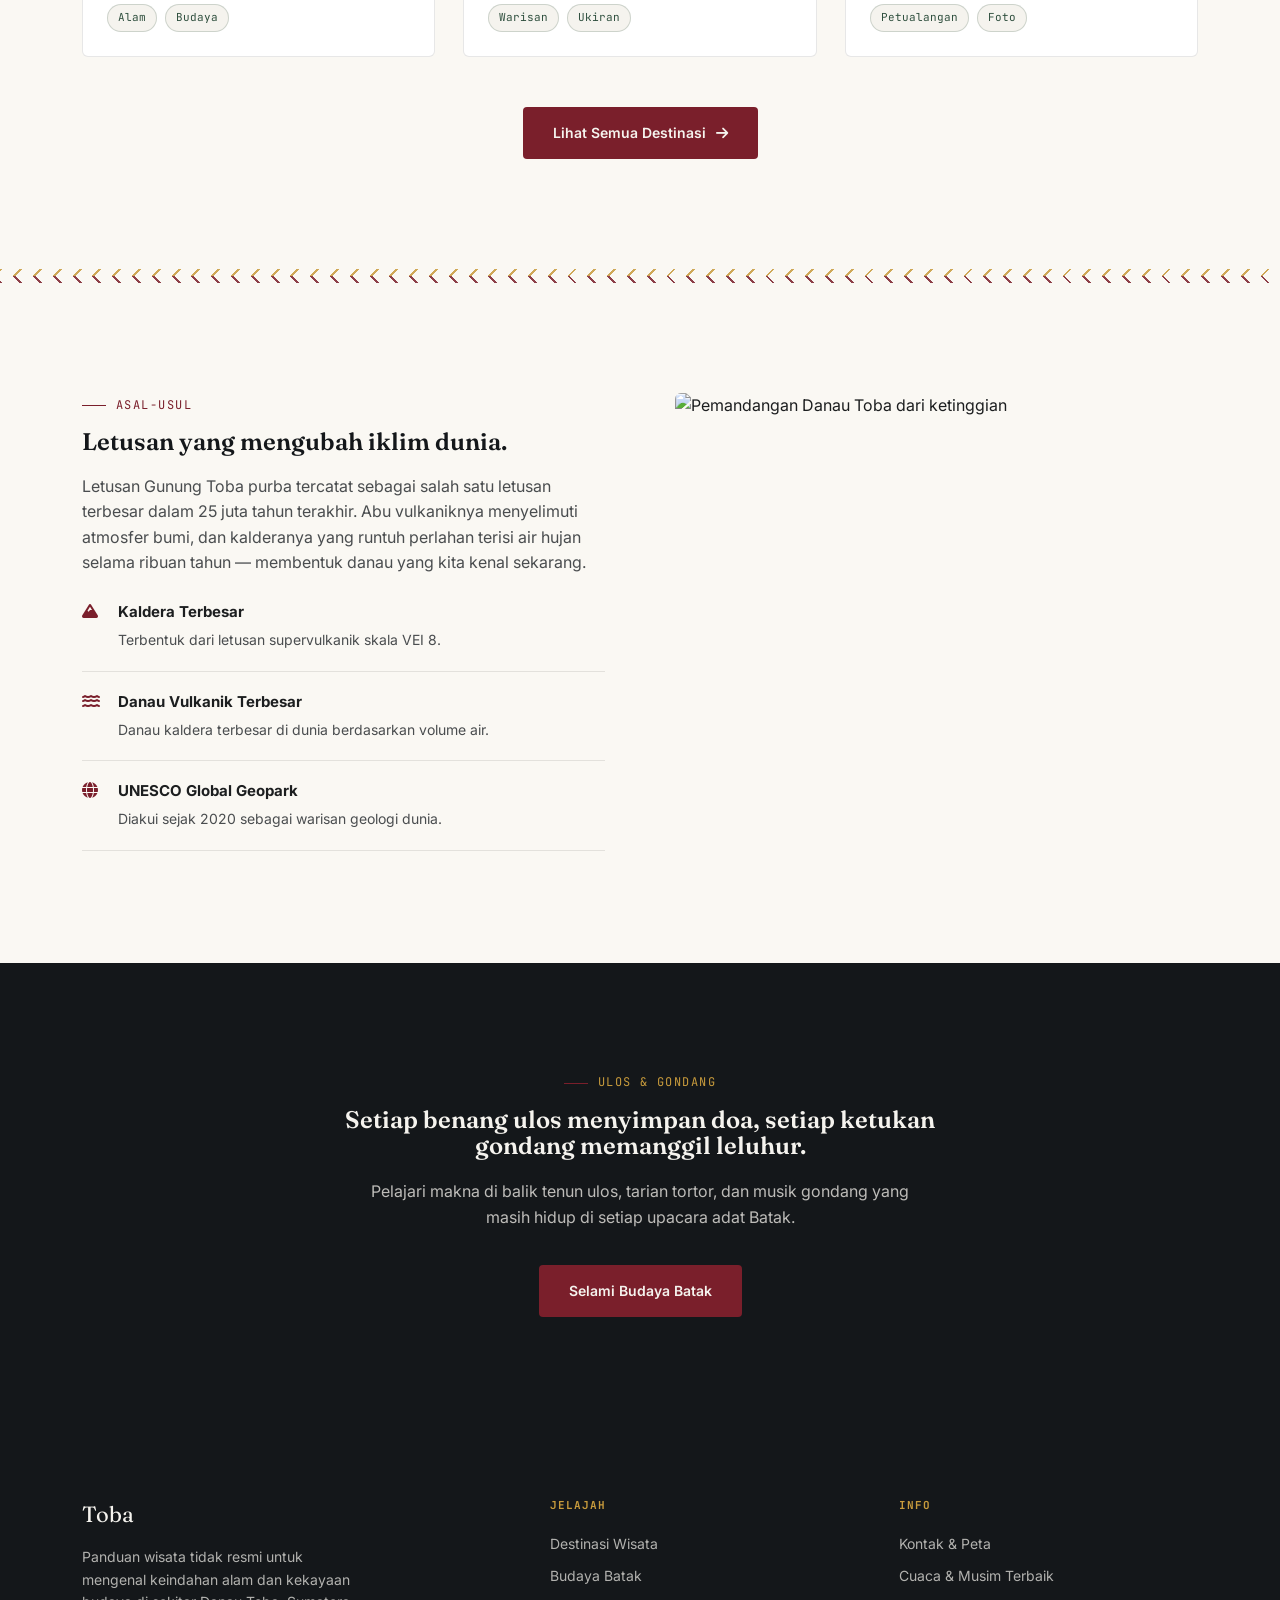
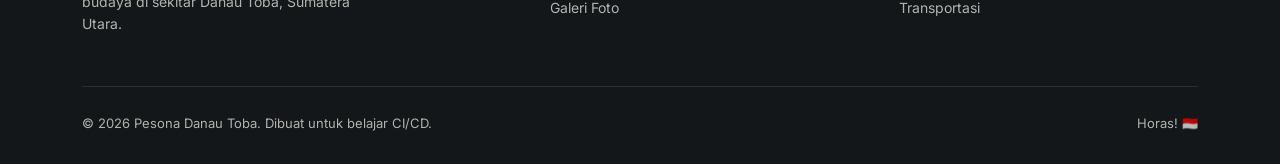
==== commit 3f26465d: "test kode 3" ====
--- a/index.html
+++ b/index.html
@@ -40,8 +40,7 @@
       505 meter ini. Kini ia menjadi rumah bagi Pulau Samosir dan jantung
       kebudayaan Batak — salah satu lanskap paling menakjubkan di Sumatera.
     </p>
-    <h1> HALOOO </h1>
-    <div style="display:flex; gap:16px; flex-wrap:wrap;">
+        <div style="display:flex; gap:16px; flex-wrap:wrap;">
       <a href="destinasi.html" class="btn btn-primary"><i class="fa-solid fa-compass"></i> Jelajahi Destinasi</a>
       <a href="budaya.html" class="btn btn-outline">Kenali Budaya Batak</a>
     </div>
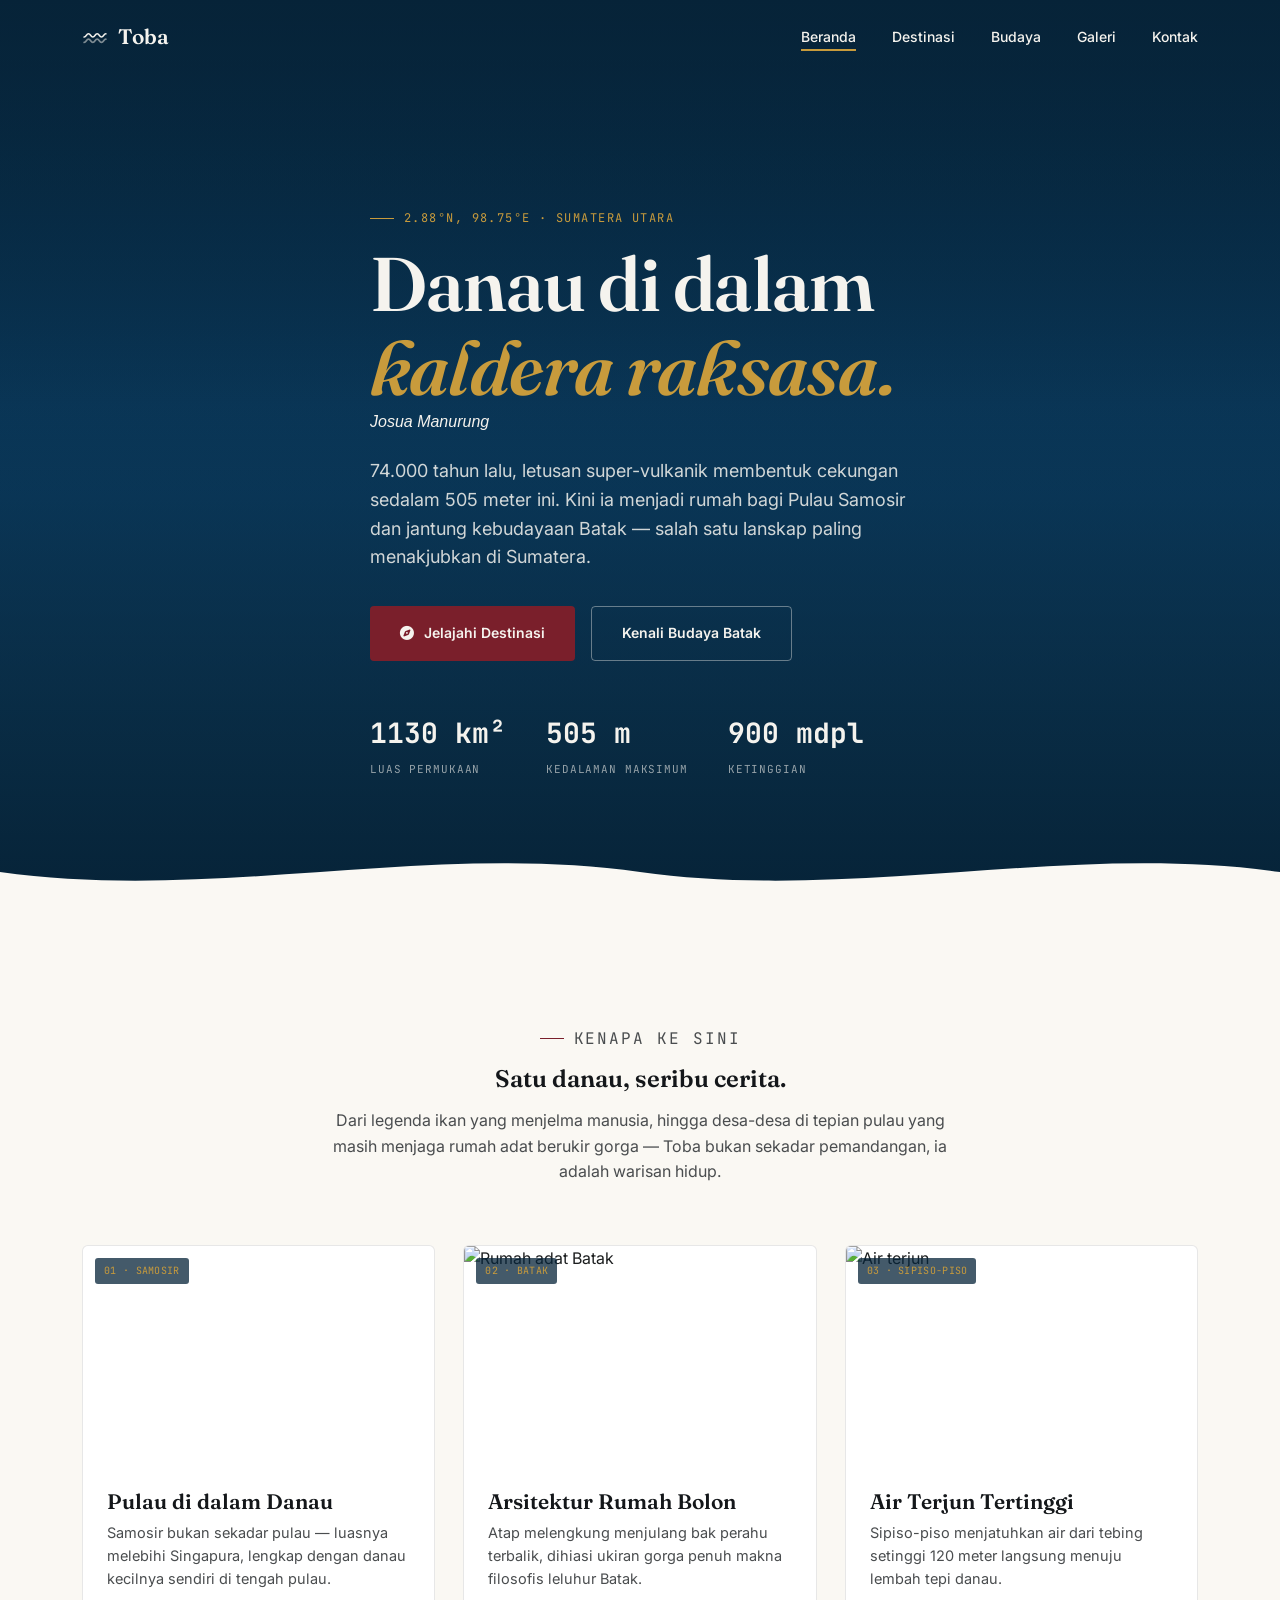
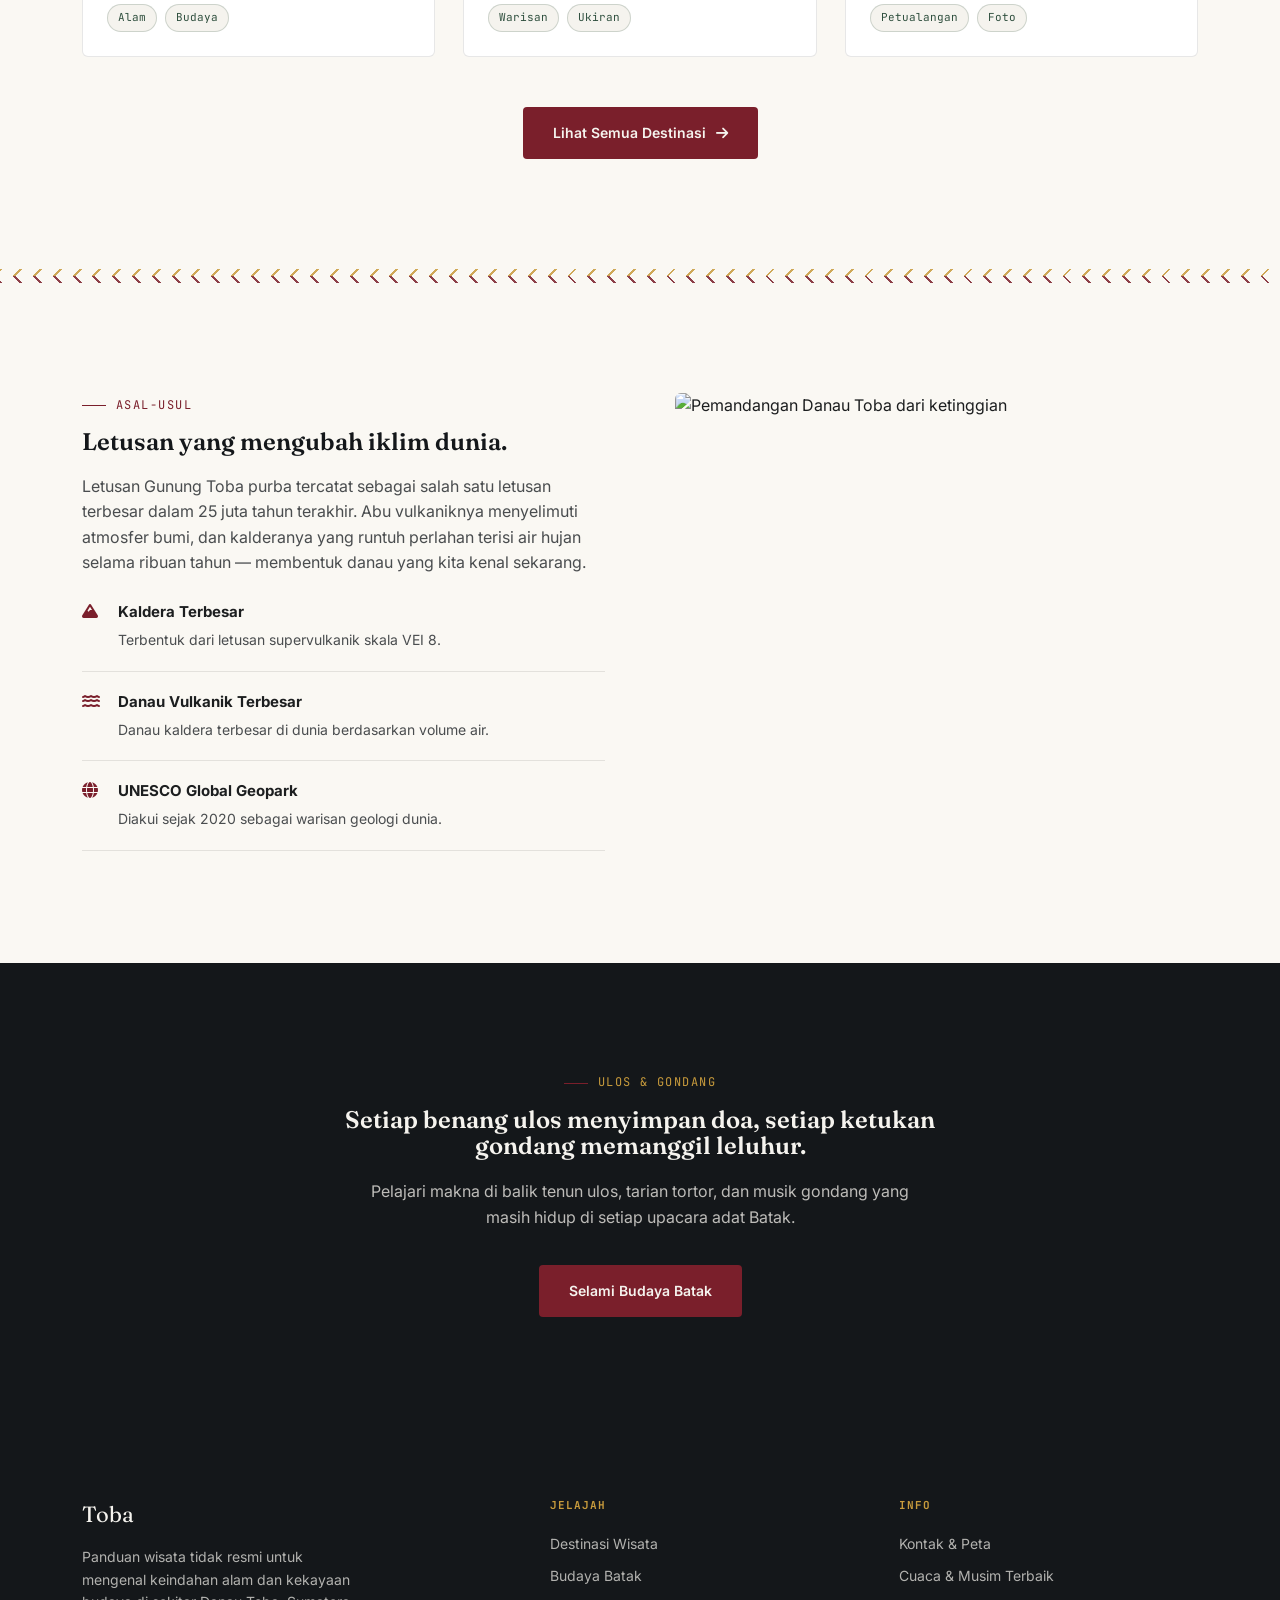
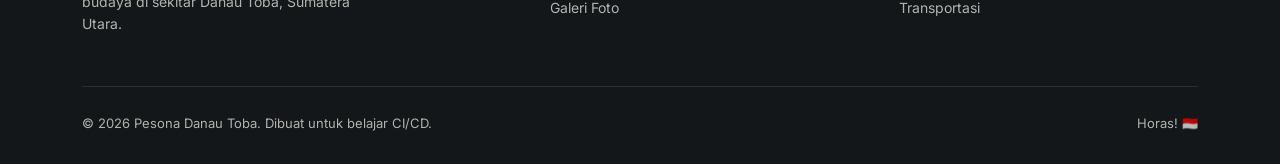
==== commit a9cf2203: "test kode 4" ====
--- a/index.html
+++ b/index.html
@@ -35,6 +35,7 @@
   <div class="container hero-content">
     <p class="eyebrow">2.88°N, 98.75°E · Sumatera Utara</p>
     <h1>Danau di dalam<br><em>kaldera raksasa.</em></h1>
+    <em>Josua Manurung</em>
     <p class="lead">
       74.000 tahun lalu, letusan super-vulkanik membentuk cekungan sedalam
       505 meter ini. Kini ia menjadi rumah bagi Pulau Samosir dan jantung
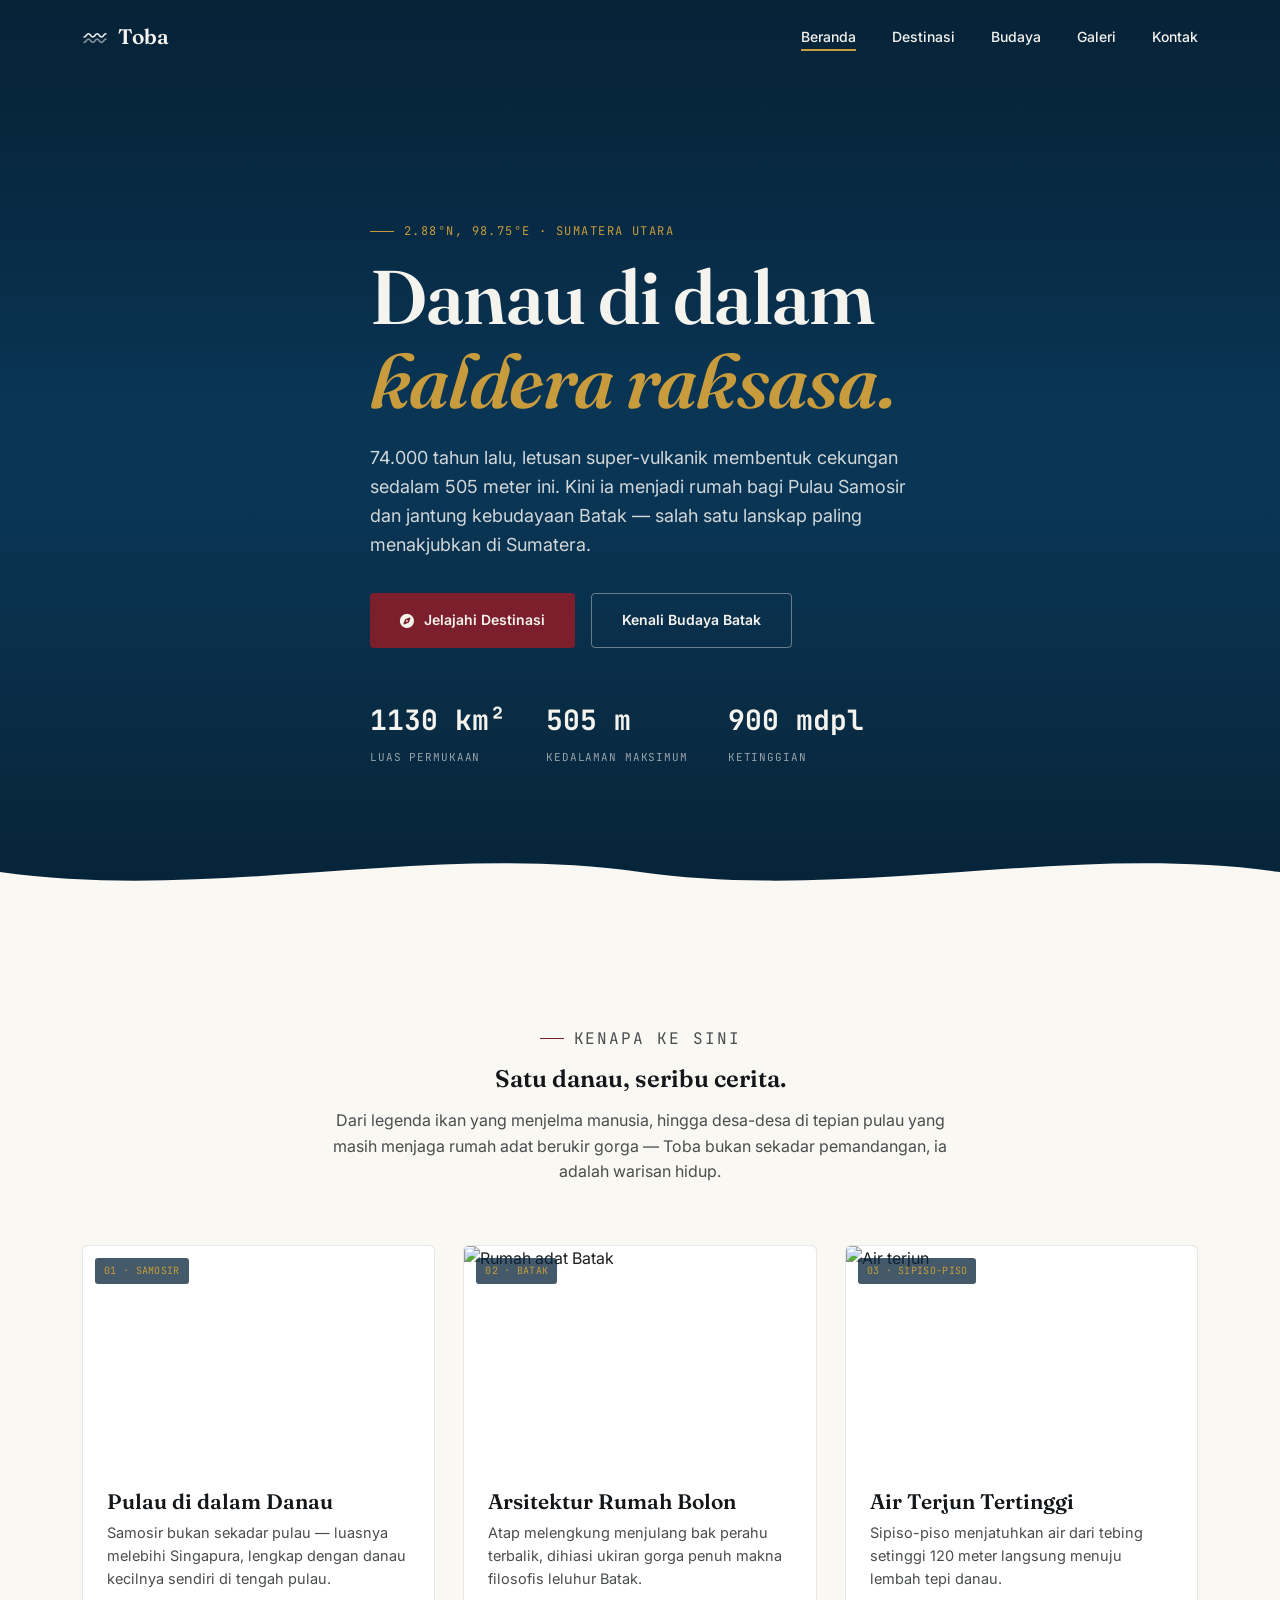
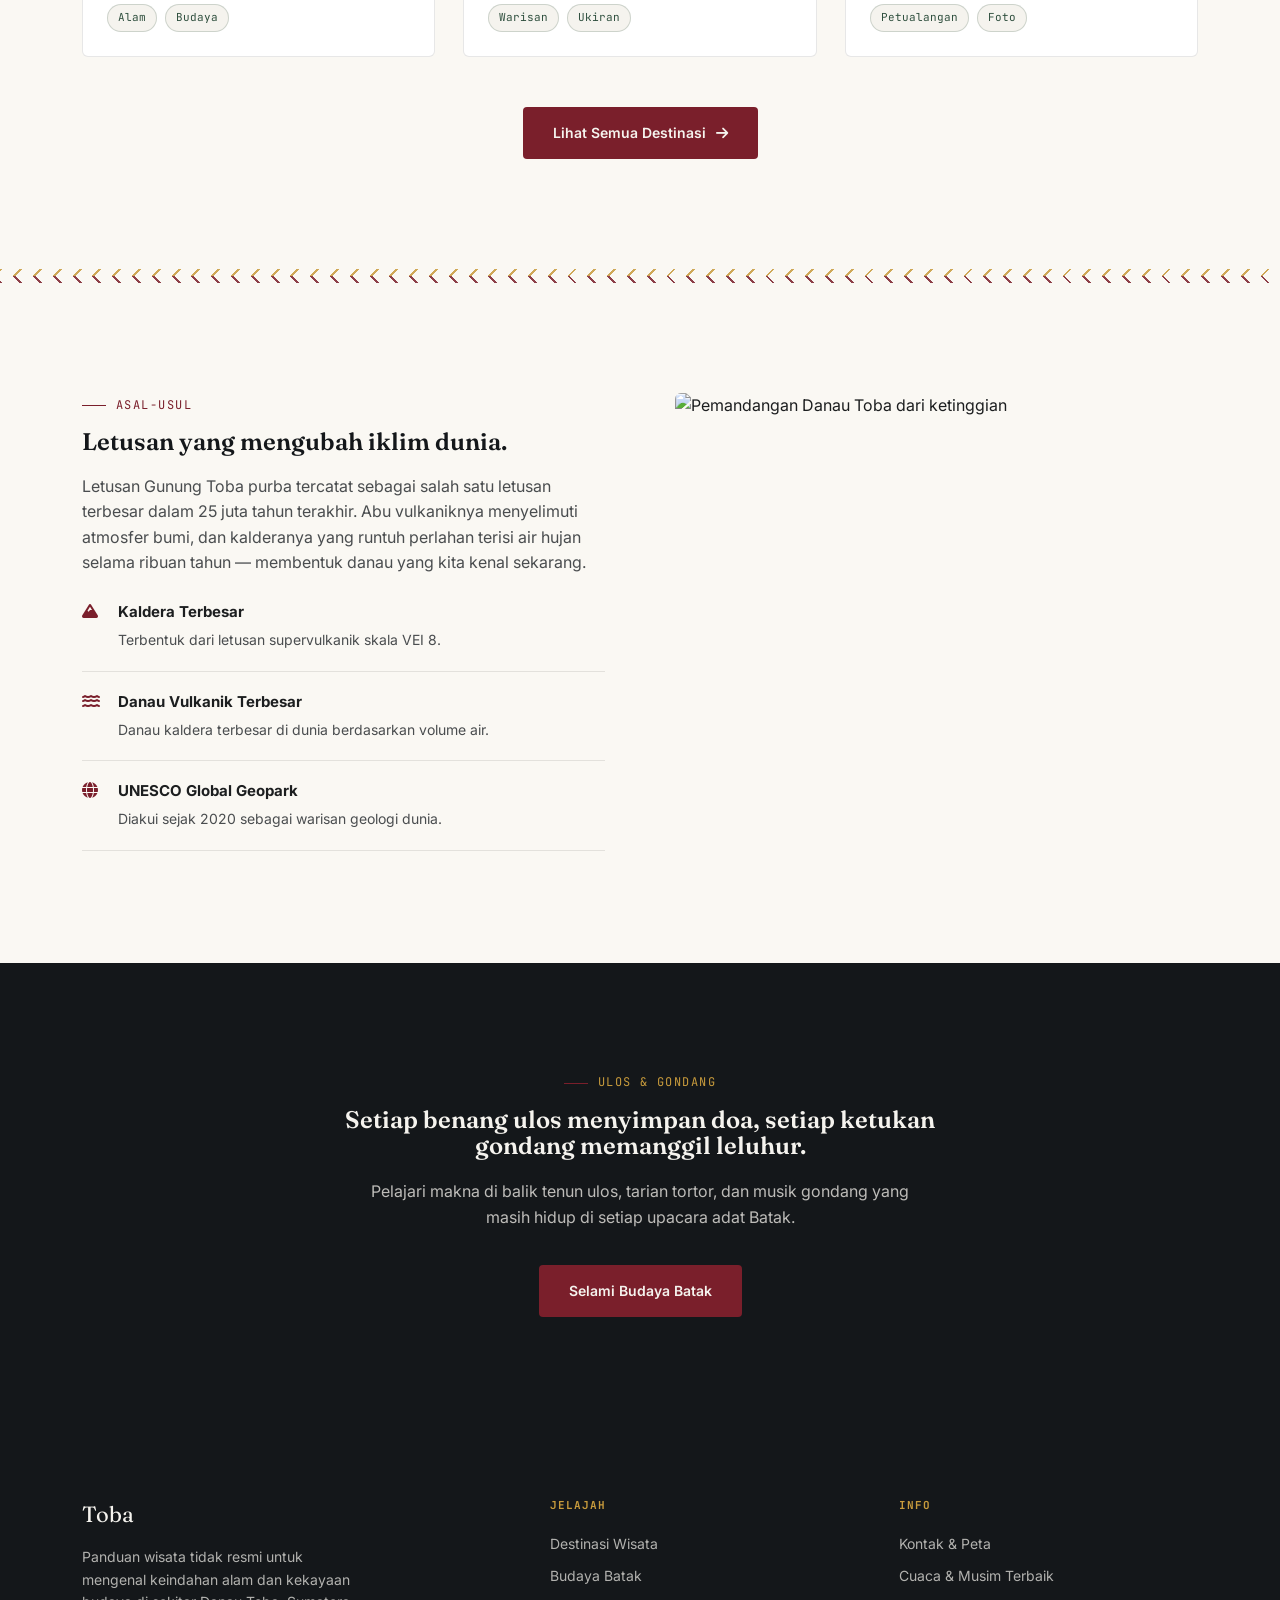
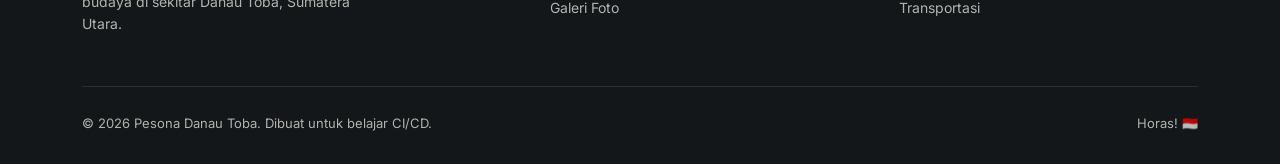
==== commit 214978d7: "test kode 7" ====
--- a/index.html
+++ b/index.html
@@ -35,8 +35,7 @@
   <div class="container hero-content">
     <p class="eyebrow">2.88°N, 98.75°E · Sumatera Utara</p>
     <h1>Danau di dalam<br><em>kaldera raksasa.</em></h1>
-    <em>Josua Manurung</em>
-    <p class="lead">
+        <p class="lead">
       74.000 tahun lalu, letusan super-vulkanik membentuk cekungan sedalam
       505 meter ini. Kini ia menjadi rumah bagi Pulau Samosir dan jantung
       kebudayaan Batak — salah satu lanskap paling menakjubkan di Sumatera.
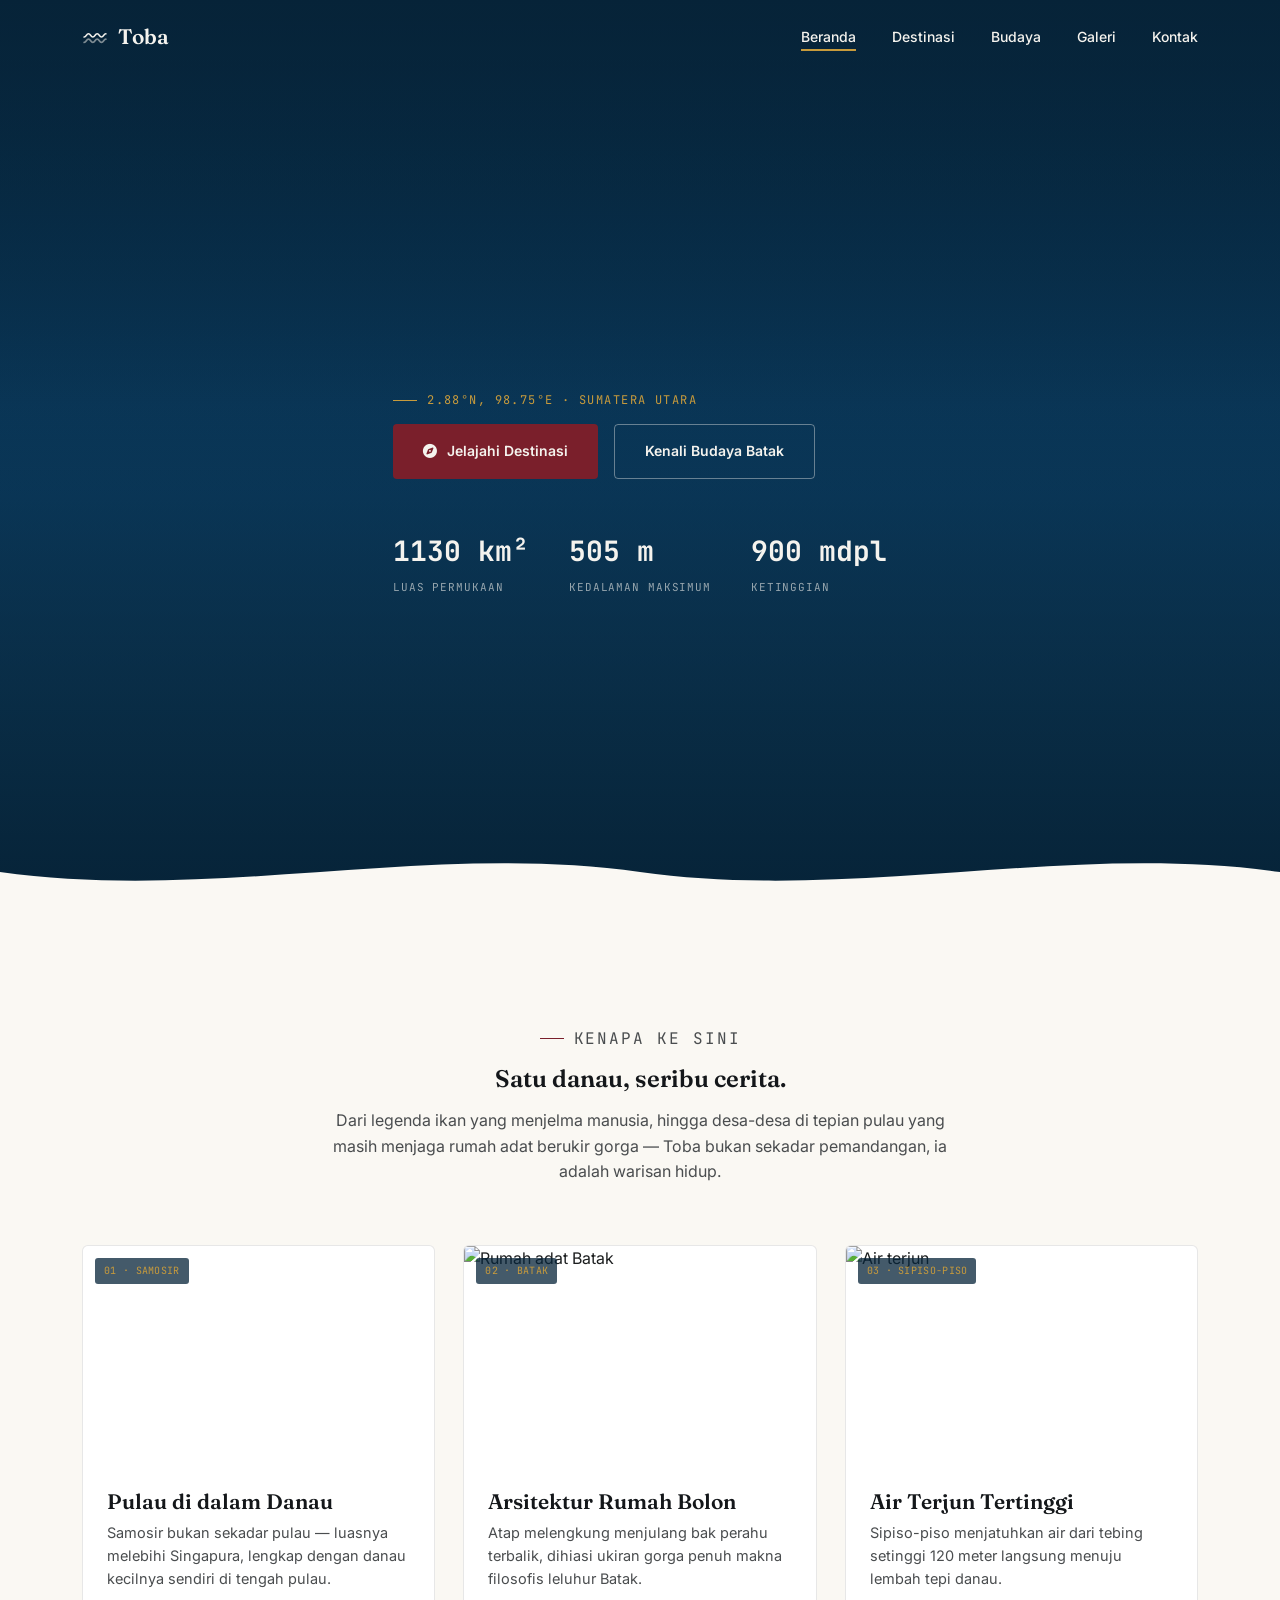
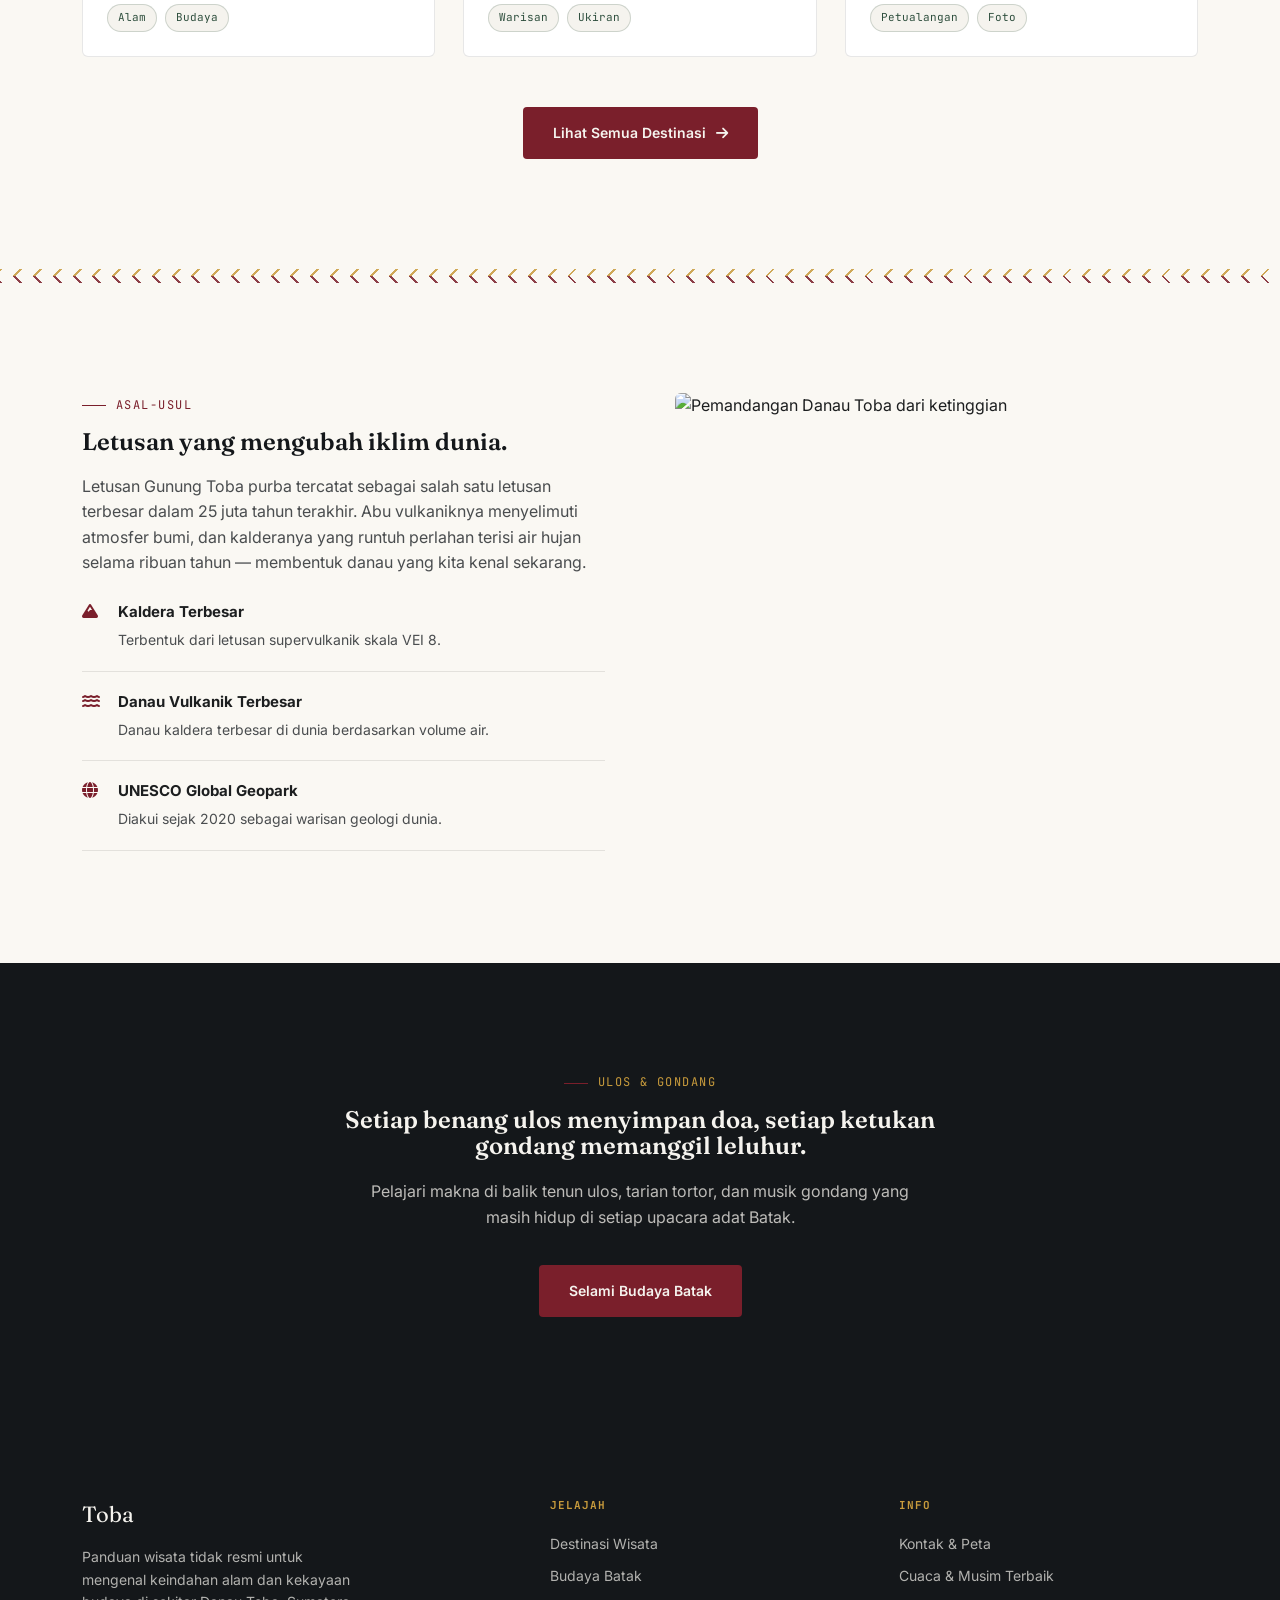
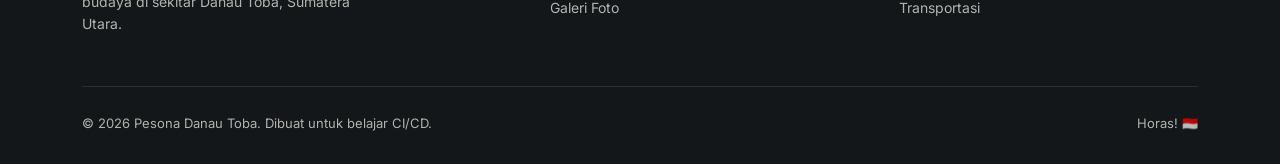
==== commit 3642fff5: "test kode 10" ====
--- a/index.html
+++ b/index.html
@@ -34,12 +34,7 @@
   <div class="hero-bg-image"></div>
   <div class="container hero-content">
     <p class="eyebrow">2.88°N, 98.75°E · Sumatera Utara</p>
-    <h1>Danau di dalam<br><em>kaldera raksasa.</em></h1>
-        <p class="lead">
-      74.000 tahun lalu, letusan super-vulkanik membentuk cekungan sedalam
-      505 meter ini. Kini ia menjadi rumah bagi Pulau Samosir dan jantung
-      kebudayaan Batak — salah satu lanskap paling menakjubkan di Sumatera.
-    </p>
+  
         <div style="display:flex; gap:16px; flex-wrap:wrap;">
       <a href="destinasi.html" class="btn btn-primary"><i class="fa-solid fa-compass"></i> Jelajahi Destinasi</a>
       <a href="budaya.html" class="btn btn-outline">Kenali Budaya Batak</a>
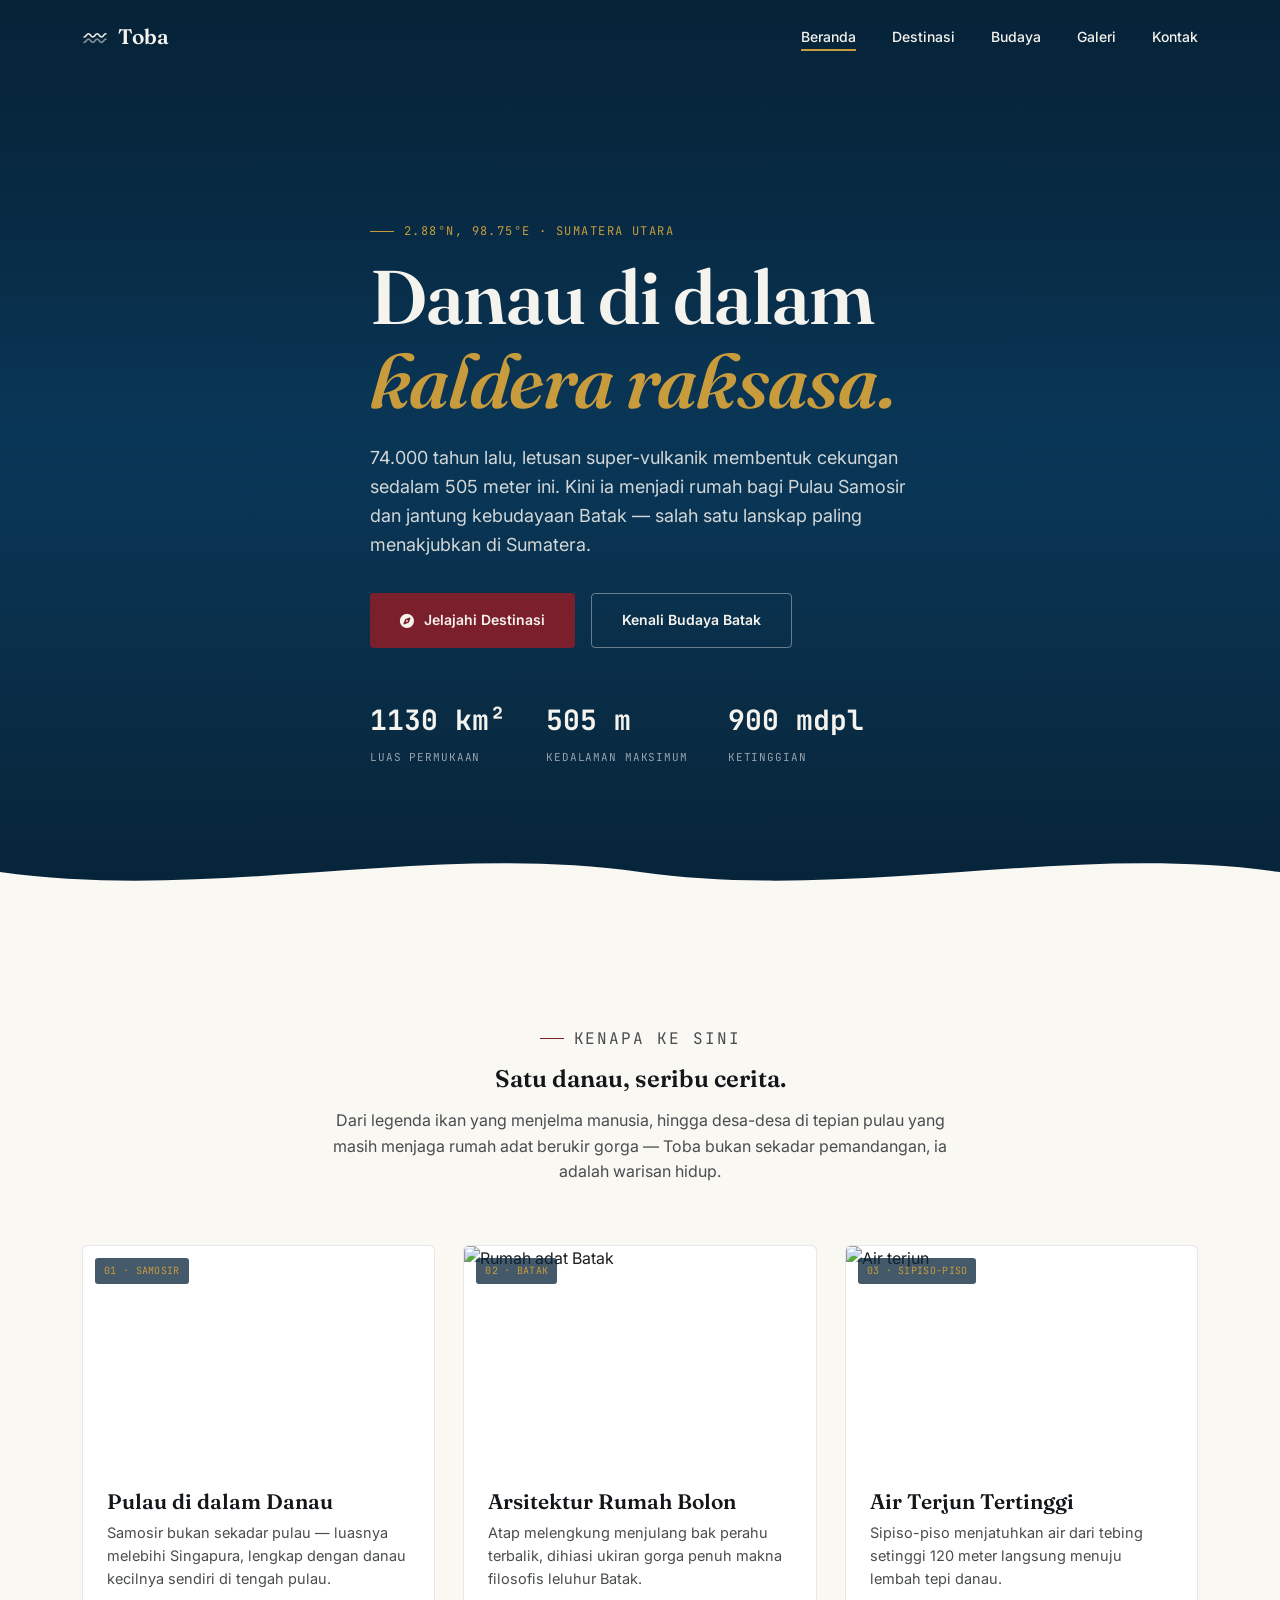
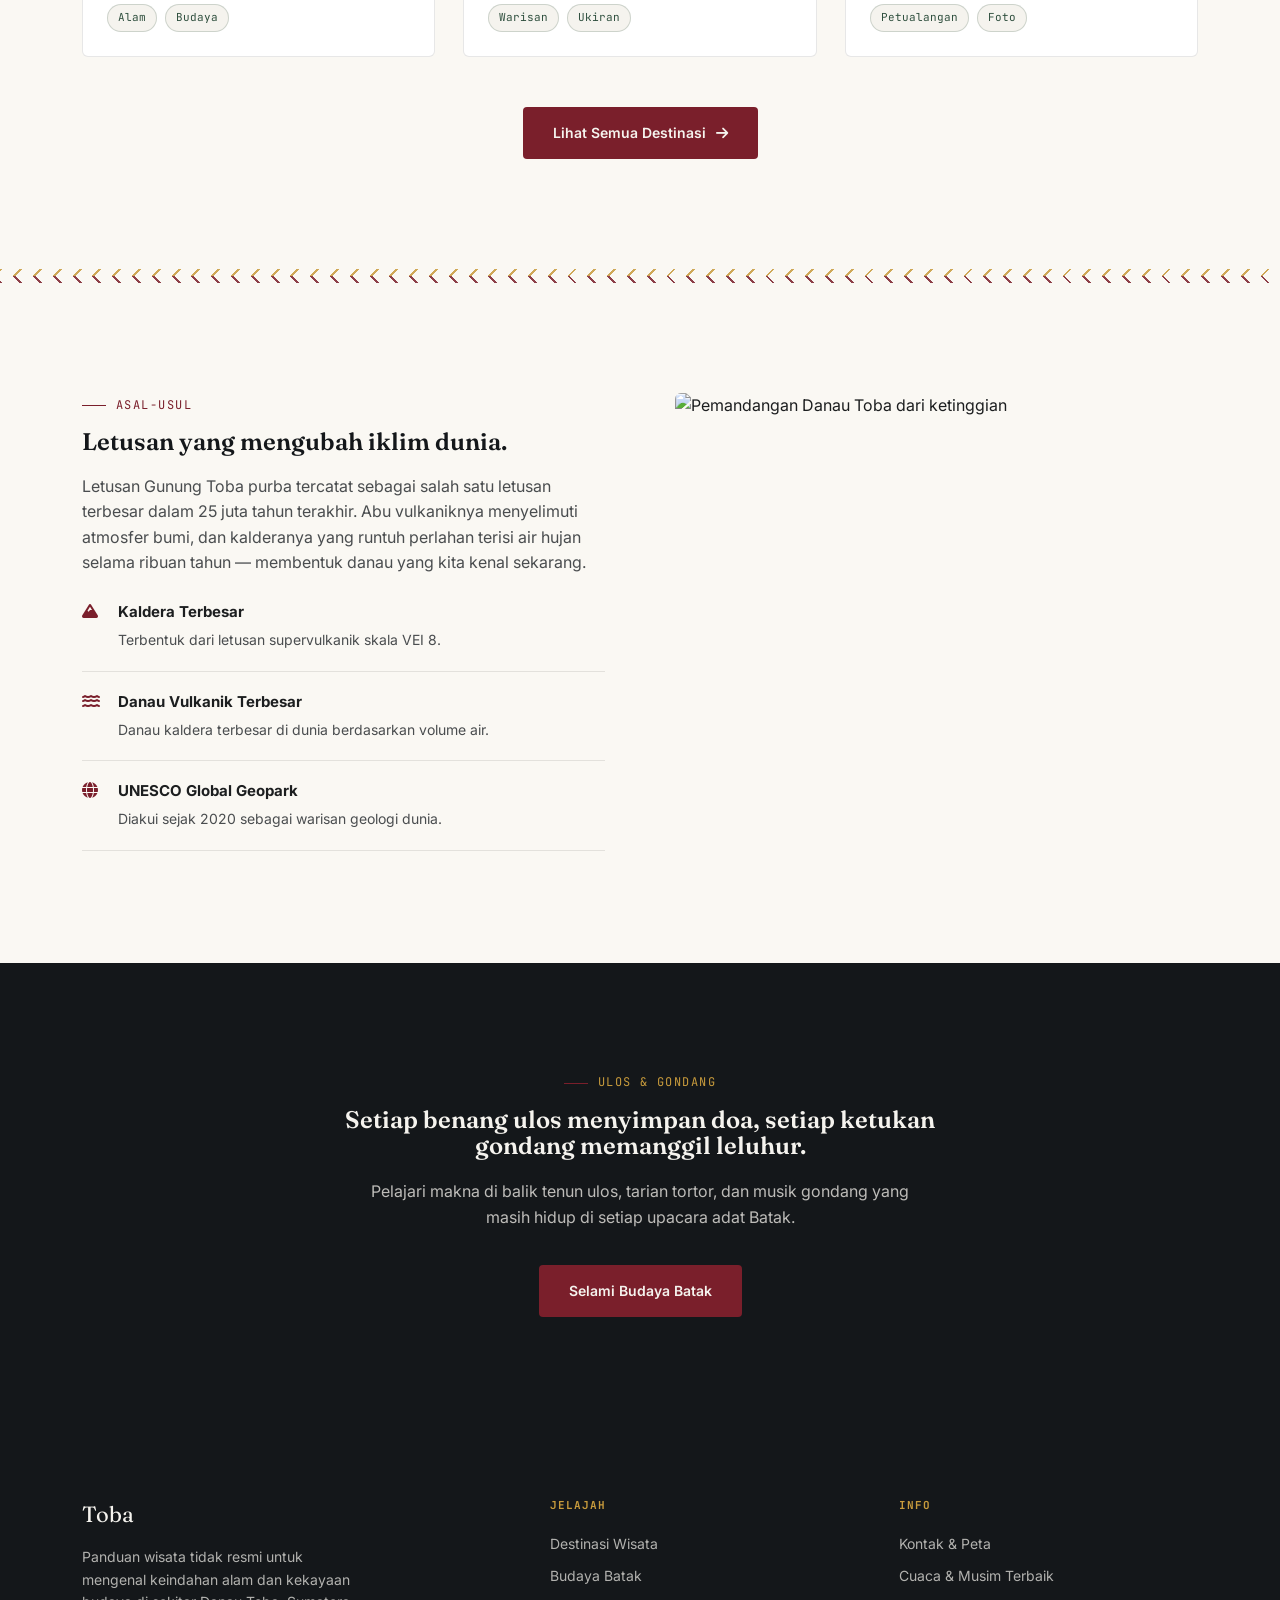
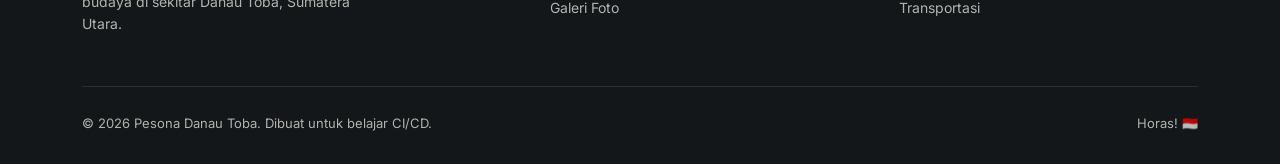
==== commit 43e582ec: "test kode 11" ====
--- a/index.html
+++ b/index.html
@@ -34,7 +34,12 @@
   <div class="hero-bg-image"></div>
   <div class="container hero-content">
     <p class="eyebrow">2.88°N, 98.75°E · Sumatera Utara</p>
-  
+    <h1>Danau di dalam<br><em>kaldera raksasa.</em></h1>
+        <p class="lead">
+      74.000 tahun lalu, letusan super-vulkanik membentuk cekungan sedalam
+      505 meter ini. Kini ia menjadi rumah bagi Pulau Samosir dan jantung
+      kebudayaan Batak — salah satu lanskap paling menakjubkan di Sumatera.
+    </p>
         <div style="display:flex; gap:16px; flex-wrap:wrap;">
       <a href="destinasi.html" class="btn btn-primary"><i class="fa-solid fa-compass"></i> Jelajahi Destinasi</a>
       <a href="budaya.html" class="btn btn-outline">Kenali Budaya Batak</a>
